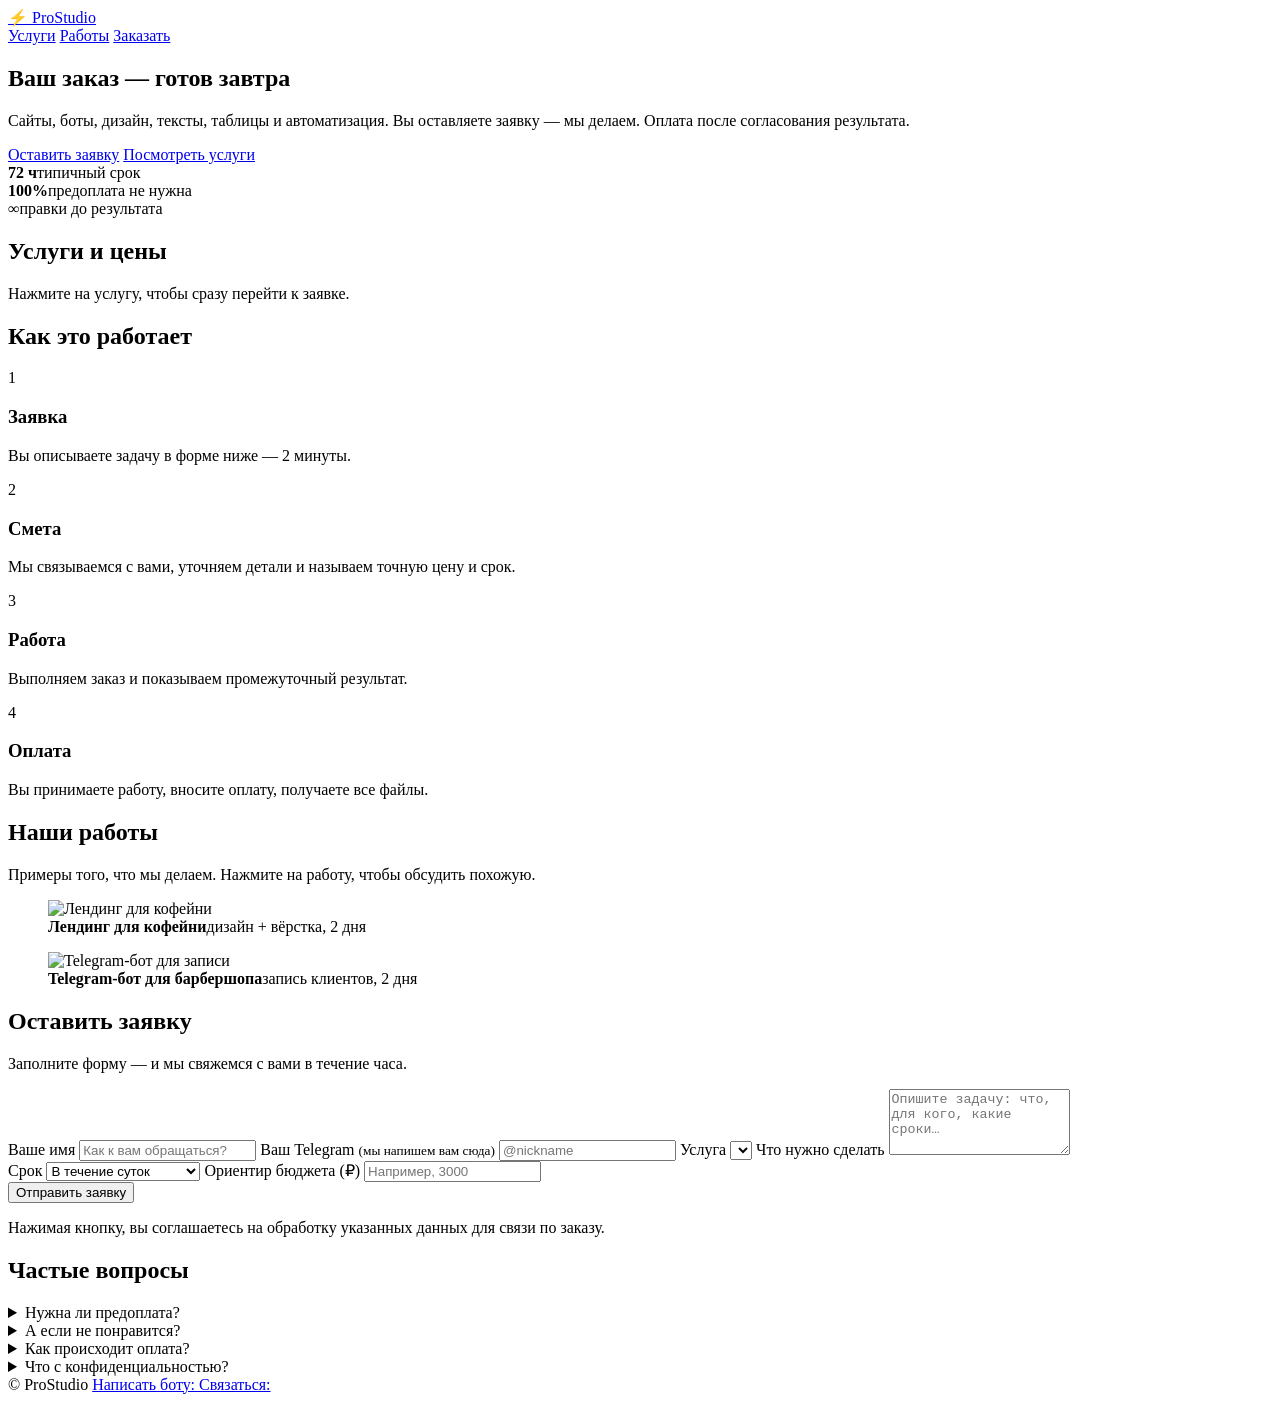
==== index.html @ 66092266 "deploy: index.html" ====
<!DOCTYPE html>
<html lang="ru">
<head>
  <meta charset="UTF-8">
  <meta name="viewport" content="width=device-width, initial-scale=1.0">
  <title>ProStudio — цифровые услуги под ключ</title>
  <meta name="description" content="Сайты, Telegram-боты, дизайн, тексты и автоматизация. Быстро, качественно, с гарантией. Оплата после результата.">
  <link rel="icon" type="image/svg+xml" href="favicon.svg">
  <meta property="og:type" content="website">
  <meta property="og:site_name" content="ProStudio">
  <meta property="og:title" content="ProStudio — сайты, боты, дизайн под ключ">
  <meta property="og:description" content="Сделаем за 1–3 дня. Оплата после того, как увидите результат. Прайс от 500 ₽.">
  <meta property="og:image" content="https://maxveta-prostudio.netlify.app/img/works-minecraft.png">
  <meta property="og:url" content="https://maxveta-prostudio.netlify.app/">
  <meta name="twitter:card" content="summary_large_image">
  <link rel="stylesheet" href="css/styles.css">
</head>
<body>

  <header class="header">
    <div class="container header__inner">
      <a class="logo" href="#top">⚡ <span id="brandName">ProStudio</span></a>
      <nav class="nav">
        <a href="#services">Услуги</a>
        <a href="#works">Работы</a>
        <a href="#order">Заказать</a>
      </nav>
    </div>
  </header>

  <main id="top">

    <!-- ГЛАВНЫЙ ЭКРАН -->
    <section class="hero">
      <div class="container">
        <h1>Ваш заказ — готов <span class="accent">завтра</span></h1>
        <p class="hero__sub">
          Сайты, боты, дизайн, тексты, таблицы и автоматизация.
          Вы оставляете заявку — мы делаем. Оплата после согласования результата.
        </p>
        <div class="hero__actions">
          <a href="#order" class="btn btn--primary">Оставить заявку</a>
          <a href="#services" class="btn btn--ghost">Посмотреть услуги</a>
        </div>
        <div class="hero__stats">
          <div><b>72 ч</b><span>типичный срок</span></div>
          <div><b>100%</b><span>предоплата не нужна</span></div>
          <div><b>∞</b><span>правки до результата</span></div>
        </div>
      </div>
    </section>

    <!-- УСЛУГИ -->
    <section id="services" class="section">
      <div class="container">
        <h2>Услуги и цены</h2>
        <p class="section__sub">Нажмите на услугу, чтобы сразу перейти к заявке.</p>
        <div class="services" id="servicesGrid"><!-- заполняется скриптом --></div>
      </div>
    </section>

    <!-- КАК РАБОТАЕМ -->
    <section id="how" class="section section--alt">
      <div class="container">
        <h2>Как это работает</h2>
        <div class="steps">
          <div class="step"><div class="step__num">1</div><h3>Заявка</h3><p>Вы описываете задачу в форме ниже — 2 минуты.</p></div>
          <div class="step"><div class="step__num">2</div><h3>Смета</h3><p>Мы связываемся с вами, уточняем детали и называем точную цену и срок.</p></div>
          <div class="step"><div class="step__num">3</div><h3>Работа</h3><p>Выполняем заказ и показываем промежуточный результат.</p></div>
          <div class="step"><div class="step__num">4</div><h3>Оплата</h3><p>Вы принимаете работу, вносите оплату, получаете все файлы.</p></div>
        </div>
      </div>
    </section>

    <!-- НАШИ РАБОТЫ -->
    <section id="works" class="section section--alt">
      <div class="container">
        <h2>Наши работы</h2>
        <p class="section__sub">Примеры того, что мы делаем. Нажмите на работу, чтобы обсудить похожую.</p>
        <div class="works">
          <figure class="work" data-service="site">
            <img src="img/works-coffee.png" alt="Лендинг для кофейни" loading="lazy">
            <figcaption><b>Лендинг для кофейни</b><span>дизайн + вёрстка, 2 дня</span></figcaption>
          </figure>
          <figure class="work" data-service="bot">
            <img src="img/works-bot.png" alt="Telegram-бот для записи" loading="lazy">
            <figcaption><b>Telegram-бот для барбершопа</b><span>запись клиентов, 2 дня</span></figcaption>
          </figure>
        </div>
      </div>
    </section>

    <!-- ФОРМА ЗАКАЗА -->
    <section id="order" class="section section--alt">
      <div class="container container--narrow">
        <h2>Оставить заявку</h2>
        <p class="section__sub">Заполните форму — и мы свяжемся с вами в течение часа.</p>

        <form id="orderForm" class="form" novalidate>
          <label>Ваше имя
            <input type="text" name="name" placeholder="Как к вам обращаться?" required>
          </label>

          <label>Ваш Telegram <small>(мы напишем вам сюда)</small>
            <input type="text" name="contact" placeholder="@nickname" required>
          </label>

          <label>Услуга
            <select name="service" id="serviceSelect" required><!-- из config --></select>
          </label>

          <label>Что нужно сделать
            <textarea name="details" rows="4" placeholder="Опишите задачу: что, для кого, какие сроки…" required></textarea>
          </label>

          <div class="form__row">
            <label>Срок
              <select name="deadline">
                <option>Не горит</option>
                <option>В течение 2–3 дней</option>
                <option selected>В течение суток</option>
                <option>Срочно (до 12 часов)</option>
              </select>
            </label>
            <label>Ориентир бюджета (₽)
              <input type="number" name="budget" min="0" placeholder="Например, 3000">
            </label>
          </div>

          <button type="submit" class="btn btn--primary btn--full" id="submitBtn">Отправить заявку</button>
          <p class="form__note" id="formNote">Нажимая кнопку, вы соглашаетесь на обработку указанных данных для связи по заказу.</p>
          <div class="form__status" id="formStatus" hidden></div>
        </form>
      </div>
    </section>

    <!-- FAQ -->
    <section class="section section--alt">
      <div class="container container--narrow">
        <h2>Частые вопросы</h2>
        <details class="faq"><summary>Нужна ли предоплата?</summary><p>Нет. Оплата только после того, как вы увидели результат и приняли его.</p></details>
        <details class="faq"><summary>А если не понравится?</summary><p>Правки входят в цену. Работу сдаём только когда вас всё устраивает.</p></details>
        <details class="faq"><summary>Как происходит оплата?</summary><p>Удобным способом: переводом на карту / СБП или звёздами Telegram (⭐ Stars) прямо в нашем боте. Предоплата не нужна — оплата после результата.</p></details>
        <details class="faq"><summary>Что с конфиденциальностью?</summary><p>Исходники и материалы полностью ваши. Можем подписать NDA.</p></details>
      </div>
    </section>

  </main>

  <footer class="footer">
    <div class="container footer__inner">
      <span>© <span id="year"></span> <span class="brandFooter">ProStudio</span></span>
      <a id="botLink" href="#">Написать боту: <span id="botTg"></span></a>
      <a id="contactLink" href="#">Связаться: <span id="contactTg"></span></a>
    </div>
  </footer>

  <script src="js/config.js"></script>
  <script src="js/app.js"></script>
</body>
</html>
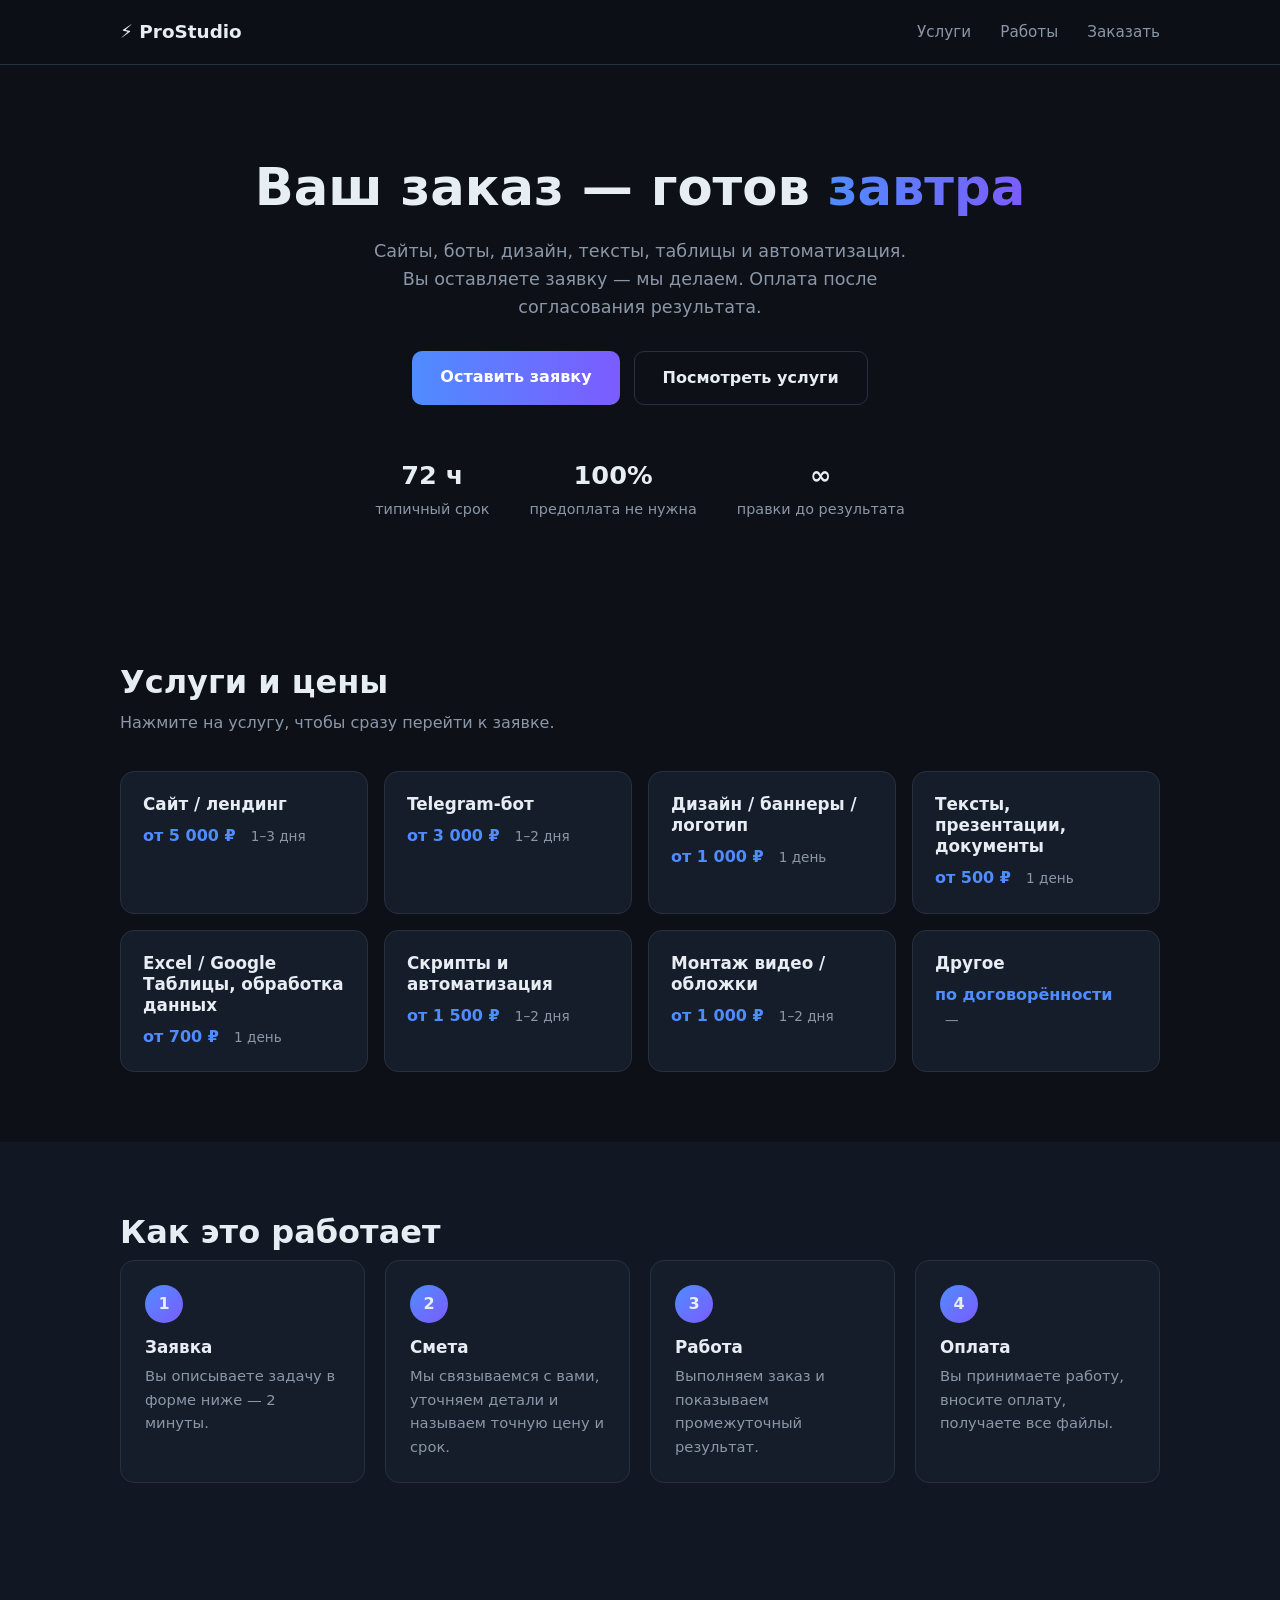
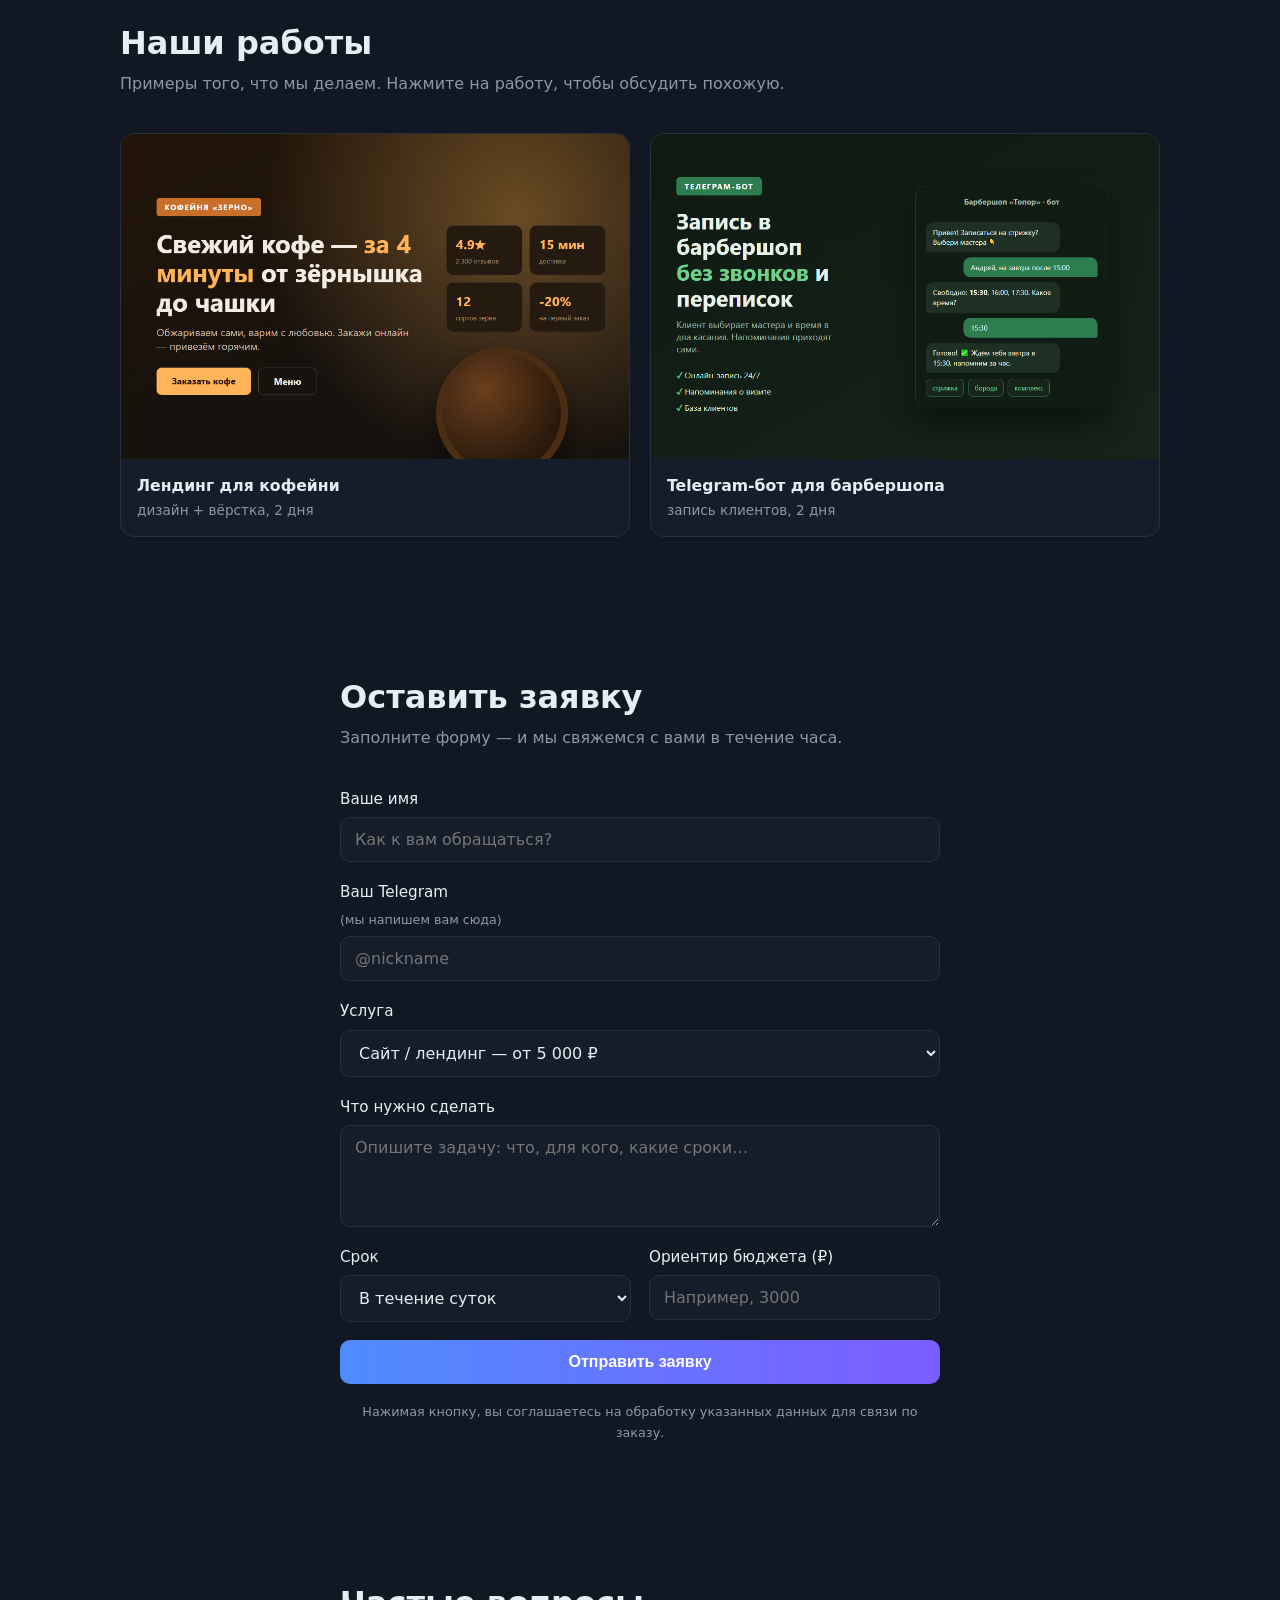
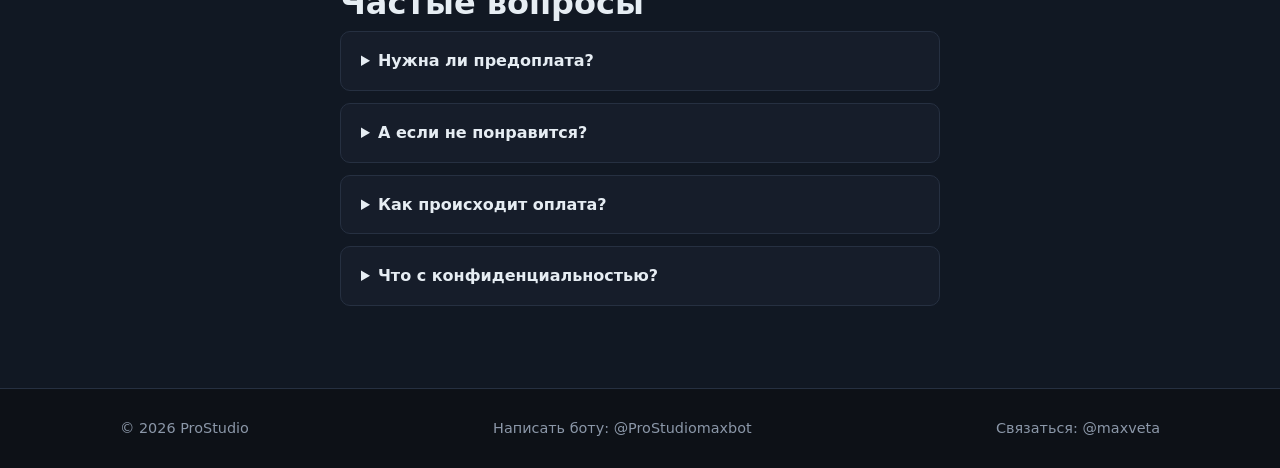
==== commit a5818ce4: "fix og:image url" ====
--- a/index.html
+++ b/index.html
@@ -10,8 +10,8 @@
   <meta property="og:site_name" content="ProStudio">
   <meta property="og:title" content="ProStudio — сайты, боты, дизайн под ключ">
   <meta property="og:description" content="Сделаем за 1–3 дня. Оплата после того, как увидите результат. Прайс от 500 ₽.">
-  <meta property="og:image" content="https://maxveta-prostudio.netlify.app/img/works-minecraft.png">
-  <meta property="og:url" content="https://maxveta-prostudio.netlify.app/">
+  <meta property="og:image" content="https://maxivanov05052015-pixel.github.io/prostudio-site/img/works-bot.png">
+  <meta property="og:url" content="https://maxivanov05052015-pixel.github.io/prostudio-site/">
   <meta name="twitter:card" content="summary_large_image">
   <link rel="stylesheet" href="css/styles.css">
 </head>
--- a/css/styles.css
+++ b/css/styles.css
@@ -0,0 +1,160 @@
+/* ============ базовое ============ */
+:root {
+  --bg: #0d1117;
+  --bg-alt: #111823;
+  --card: #161d2a;
+  --border: #263041;
+  --text: #e6edf3;
+  --muted: #8b97a8;
+  --accent: #4f8cff;
+  --accent-2: #7c5cff;
+  --ok: #2ecc71;
+  --err: #ff6b6b;
+  --radius: 14px;
+}
+
+* { margin: 0; padding: 0; box-sizing: border-box; }
+
+html { scroll-behavior: smooth; }
+
+body {
+  font-family: "Segoe UI", system-ui, -apple-system, sans-serif;
+  background: var(--bg);
+  color: var(--text);
+  line-height: 1.6;
+}
+
+.container { max-width: 1080px; margin: 0 auto; padding: 0 20px; }
+.container--narrow { max-width: 640px; }
+
+h1, h2, h3 { line-height: 1.25; }
+h2 { font-size: 2rem; margin-bottom: 8px; }
+.accent {
+  background: linear-gradient(90deg, var(--accent), var(--accent-2));
+  -webkit-background-clip: text;
+  background-clip: text;
+  color: transparent;
+}
+
+/* ============ шапка ============ */
+.header {
+  position: sticky; top: 0; z-index: 10;
+  background: rgba(13, 17, 23, .85);
+  backdrop-filter: blur(10px);
+  border-bottom: 1px solid var(--border);
+}
+.header__inner { display: flex; align-items: center; justify-content: space-between; height: 64px; }
+.logo { font-weight: 700; font-size: 1.15rem; color: var(--text); text-decoration: none; }
+.nav a { color: var(--muted); text-decoration: none; margin-left: 24px; font-size: .95rem; }
+.nav a:hover { color: var(--text); }
+
+/* ============ герой ============ */
+.hero { padding: 90px 0 70px; text-align: center; }
+.hero h1 { font-size: clamp(2rem, 5vw, 3.2rem); margin-bottom: 18px; }
+.hero__sub { color: var(--muted); max-width: 560px; margin: 0 auto 30px; font-size: 1.1rem; }
+.hero__actions { display: flex; gap: 14px; justify-content: center; flex-wrap: wrap; }
+.hero__stats { display: flex; gap: 40px; justify-content: center; margin-top: 50px; flex-wrap: wrap; }
+.hero__stats b { display: block; font-size: 1.6rem; }
+.hero__stats span { color: var(--muted); font-size: .9rem; }
+
+/* ============ кнопки ============ */
+.btn {
+  display: inline-block; padding: 13px 28px; border-radius: 10px;
+  font-size: 1rem; font-weight: 600; text-decoration: none; cursor: pointer;
+  border: none; transition: transform .15s, opacity .15s;
+}
+.btn:hover { transform: translateY(-2px); }
+.btn--primary { background: linear-gradient(90deg, var(--accent), var(--accent-2)); color: #fff; }
+.btn--ghost { background: transparent; color: var(--text); border: 1px solid var(--border); }
+.btn--full { width: 100%; }
+.btn:disabled { opacity: .6; cursor: wait; transform: none; }
+
+/* ============ секции ============ */
+.section { padding: 70px 0; }
+.section--alt { background: var(--bg-alt); }
+.section__sub { color: var(--muted); margin-bottom: 36px; }
+
+/* ============ услуги ============ */
+.services { display: grid; grid-template-columns: repeat(auto-fill, minmax(240px, 1fr)); gap: 16px; }
+.service {
+  background: var(--card); border: 1px solid var(--border); border-radius: var(--radius);
+  padding: 22px; cursor: pointer; transition: border-color .15s, transform .15s;
+}
+.service:hover { border-color: var(--accent); transform: translateY(-3px); }
+.service h3 { font-size: 1.05rem; margin-bottom: 8px; }
+.service__price { color: var(--accent); font-weight: 700; }
+.service__time { color: var(--muted); font-size: .85rem; margin-left: 10px; }
+
+/* ============ шаги ============ */
+.steps { display: grid; grid-template-columns: repeat(auto-fit, minmax(200px, 1fr)); gap: 20px; }
+.step {
+  background: var(--card); border: 1px solid var(--border);
+  border-radius: var(--radius); padding: 24px;
+}
+.step__num {
+  width: 38px; height: 38px; border-radius: 50%;
+  display: flex; align-items: center; justify-content: center;
+  background: linear-gradient(135deg, var(--accent), var(--accent-2));
+  font-weight: 700; margin-bottom: 14px;
+}
+.step h3 { font-size: 1.05rem; margin-bottom: 6px; }
+.step p { color: var(--muted); font-size: .92rem; }
+
+/* ============ форма ============ */
+.form { display: flex; flex-direction: column; gap: 18px; }
+.form label { display: flex; flex-direction: column; gap: 6px; font-size: .95rem; }
+.form small { color: var(--muted); }
+.form input, .form select, .form textarea {
+  background: var(--card); border: 1px solid var(--border); border-radius: 10px;
+  padding: 12px 14px; color: var(--text); font-size: 1rem; font-family: inherit;
+}
+.form input:focus, .form select:focus, .form textarea:focus {
+  outline: none; border-color: var(--accent);
+}
+.form__row { display: grid; grid-template-columns: 1fr 1fr; gap: 18px; }
+.form__note { color: var(--muted); font-size: .8rem; text-align: center; }
+.form__status { padding: 14px 16px; border-radius: 10px; font-size: .95rem; }
+.form__status--ok { background: rgba(46, 204, 113, .12); border: 1px solid var(--ok); }
+.form__status--err { background: rgba(255, 107, 107, .1); border: 1px solid var(--err); }
+
+/* ============ наши работы ============ */
+.works { display: grid; grid-template-columns: repeat(auto-fit, minmax(280px, 1fr)); gap: 20px; }
+.work {
+  background: var(--card); border: 1px solid var(--border); border-radius: var(--radius);
+  overflow: hidden; cursor: pointer; transition: border-color .15s, transform .15s;
+}
+.work:hover { border-color: var(--accent); transform: translateY(-3px); }
+.work img { display: block; width: 100%; height: auto; }
+.work figcaption { padding: 14px 16px; display: flex; flex-direction: column; gap: 2px; }
+.work b { font-size: .98rem; }
+.work span { color: var(--muted); font-size: .85rem; }
+
+/* ============ отзывы ============ */
+.reviews { display: grid; grid-template-columns: repeat(auto-fit, minmax(260px, 1fr)); gap: 16px; }
+.review {
+  background: var(--card); border: 1px solid var(--border); border-radius: var(--radius);
+  padding: 20px; font-size: .95rem;
+}
+.review p { margin-bottom: 12px; }
+.review__who { color: var(--muted); font-size: .85rem; }
+
+/* ============ faq ============ */
+.faq {
+  background: var(--card); border: 1px solid var(--border);
+  border-radius: 10px; padding: 16px 20px; margin-bottom: 12px;
+}
+.faq summary { cursor: pointer; font-weight: 600; }
+.faq p { color: var(--muted); margin-top: 10px; }
+
+/* ============ футер ============ */
+.footer { border-top: 1px solid var(--border); padding: 28px 0; color: var(--muted); font-size: .9rem; }
+.footer__inner { display: flex; justify-content: space-between; flex-wrap: wrap; gap: 10px; }
+.footer a { color: var(--muted); text-decoration: none; }
+.footer a:hover { color: var(--text); }
+
+/* ============ адаптив ============ */
+@media (max-width: 560px) {
+  .nav { display: none; }
+  .form__row { grid-template-columns: 1fr; }
+  .hero { padding: 60px 0 50px; }
+}
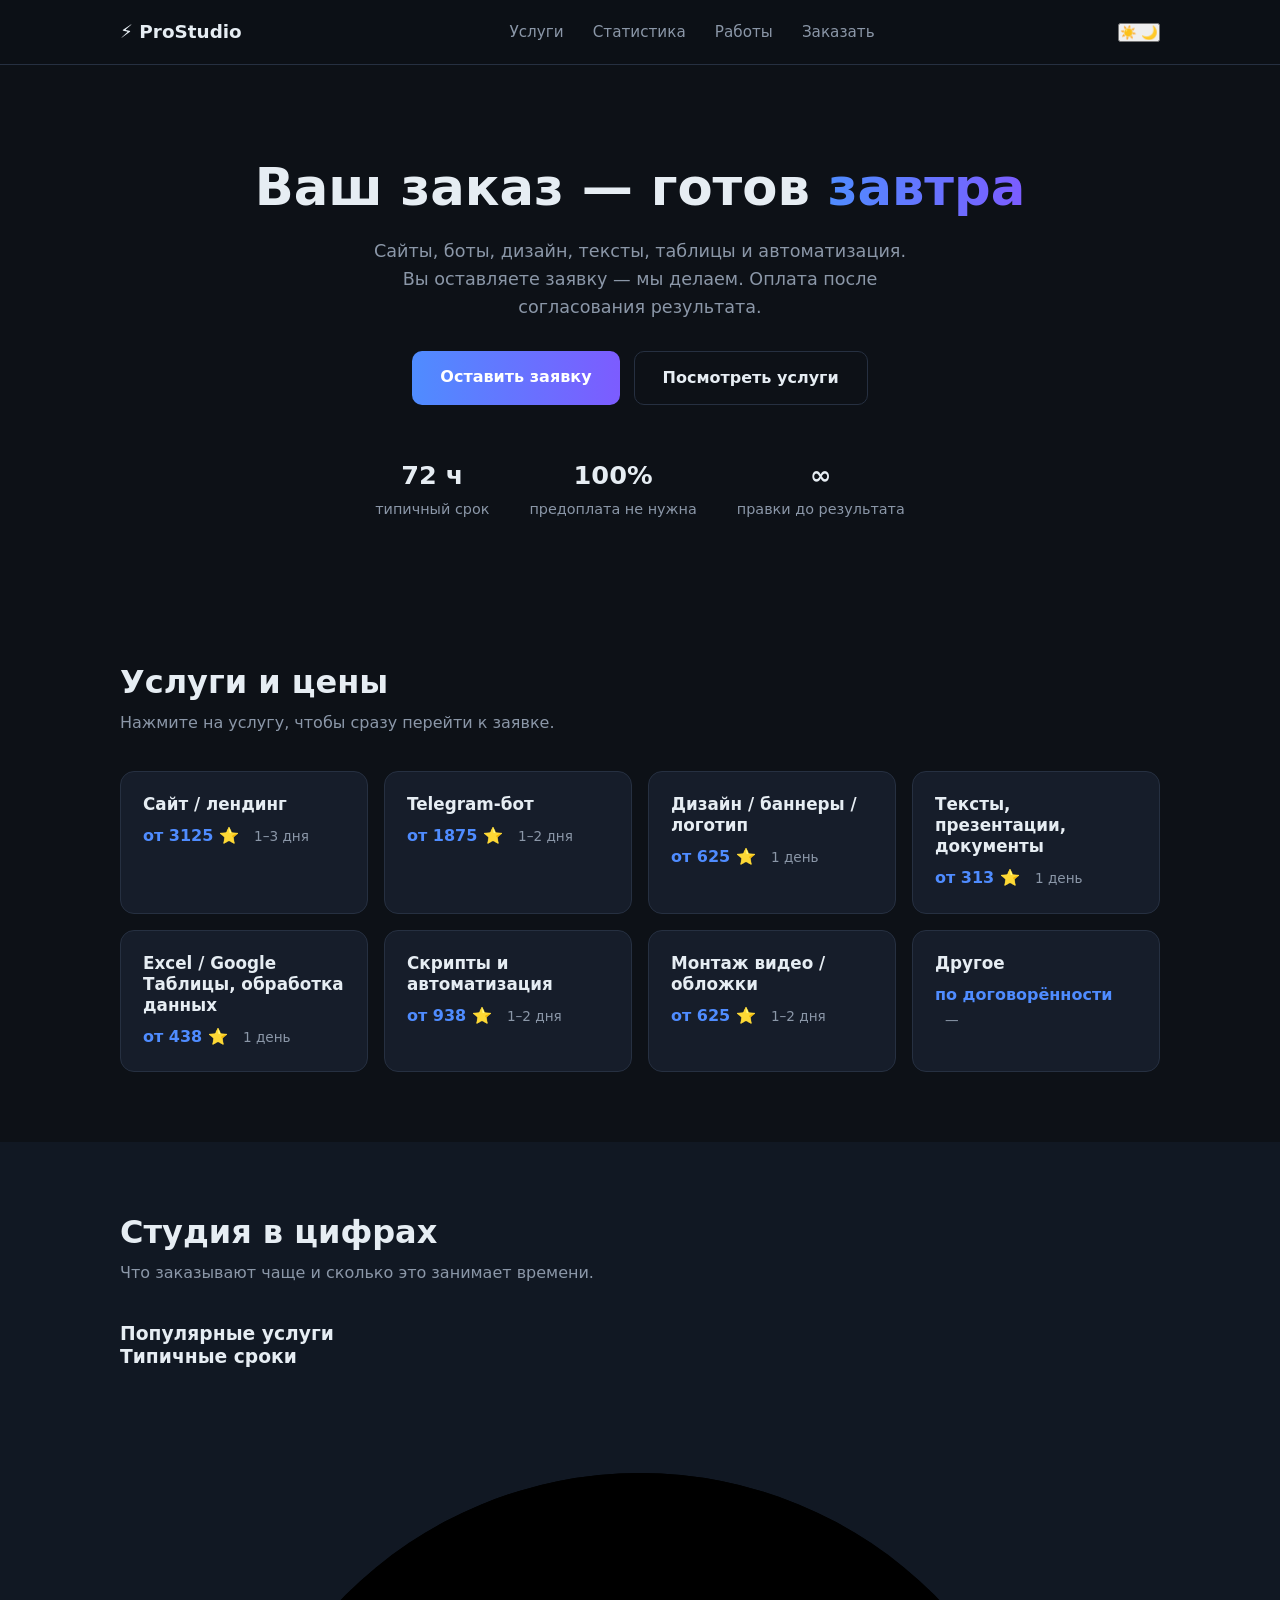
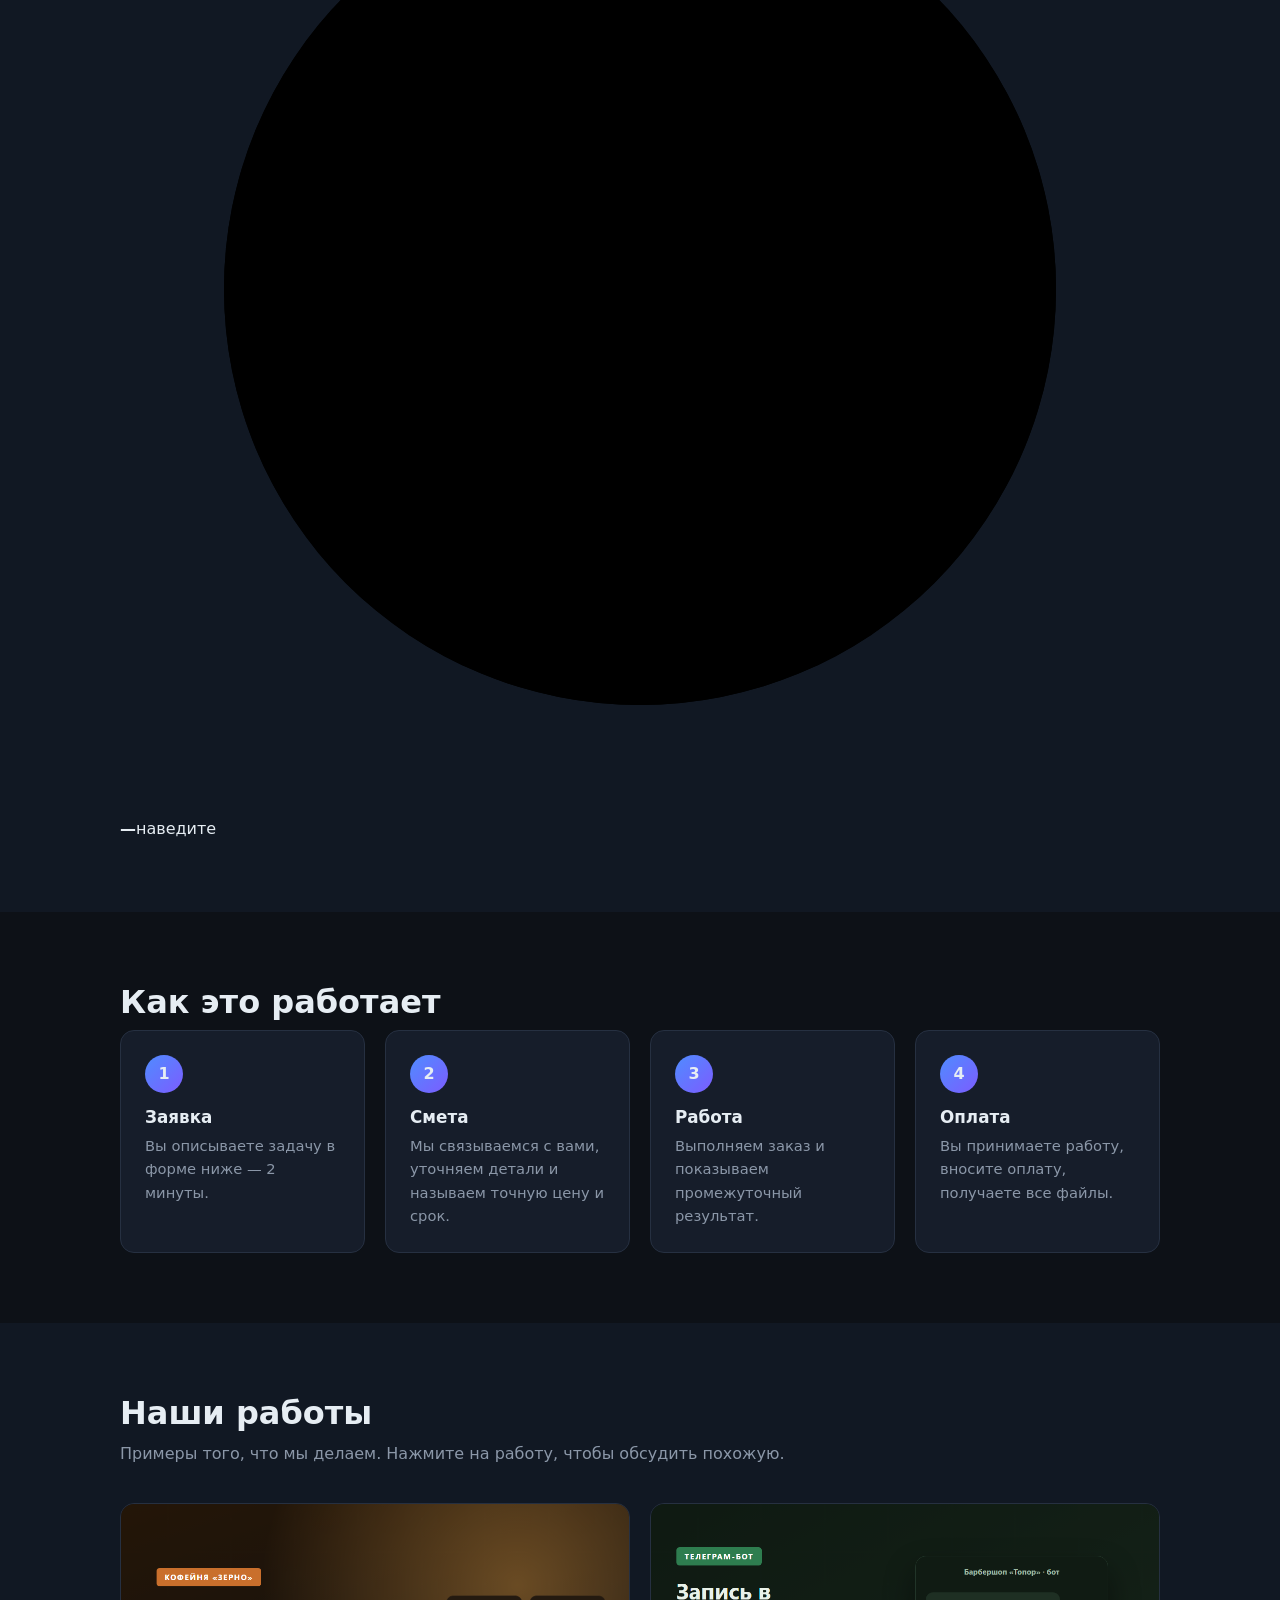
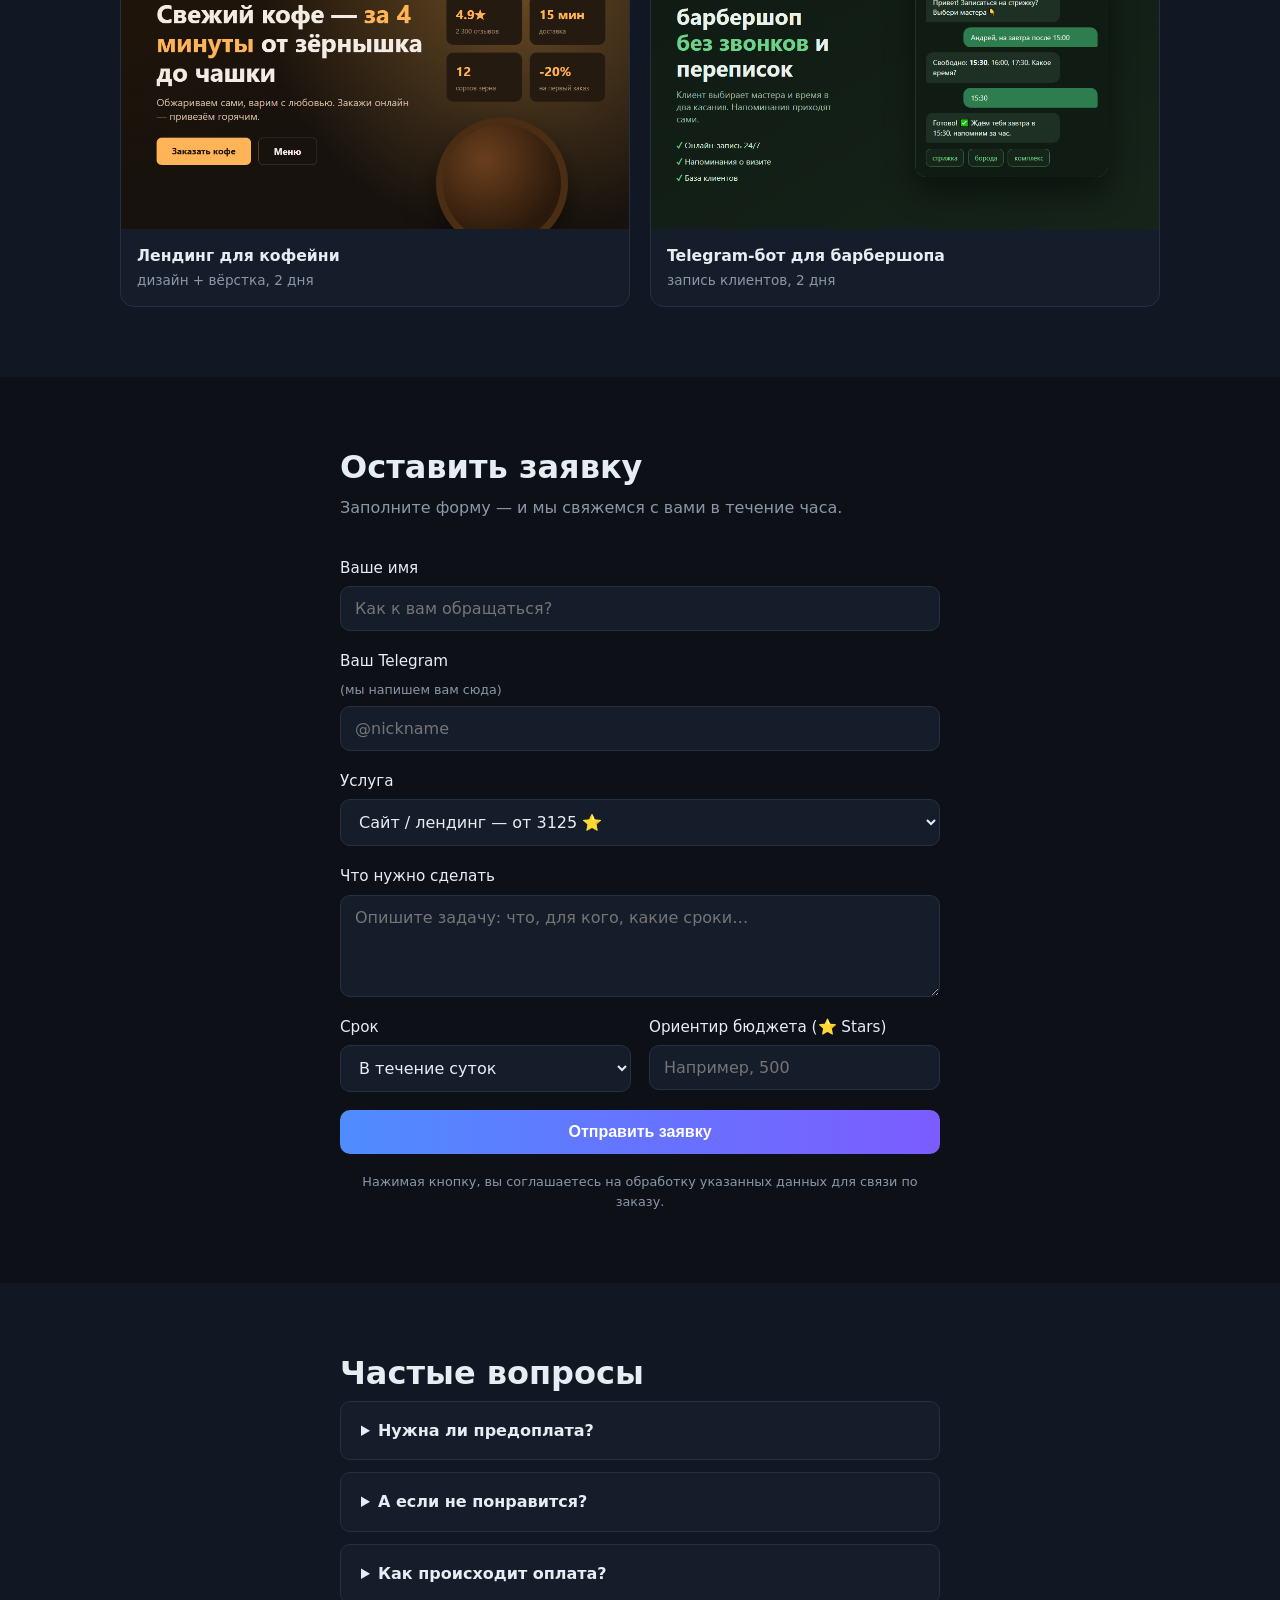
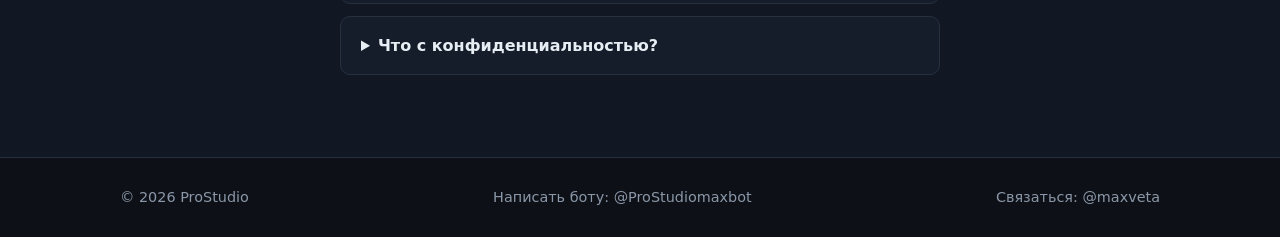
==== commit c6043023: "v2: анимации, диаграммы, тёмная/светлая тема, PWA" ====
--- a/index.html
+++ b/index.html
@@ -1,15 +1,27 @@
 <!DOCTYPE html>
-<html lang="ru">
+<html lang="ru" data-theme="dark">
 <head>
   <meta charset="UTF-8">
   <meta name="viewport" content="width=device-width, initial-scale=1.0">
   <title>ProStudio — цифровые услуги под ключ</title>
   <meta name="description" content="Сайты, Telegram-боты, дизайн, тексты и автоматизация. Быстро, качественно, с гарантией. Оплата после результата.">
+  <!-- Тема применяется до отрисовки, чтобы не мигало: тёмная по умолчанию -->
+  <script>
+    (function () {
+      var t = "dark";
+      try { t = localStorage.getItem("ps-theme") || "dark"; } catch (e) {}
+      document.documentElement.dataset.theme = t === "light" ? "light" : "dark";
+    })();
+  </script>
   <link rel="icon" type="image/svg+xml" href="favicon.svg">
+  <link rel="apple-touch-icon" href="icons/apple-touch-icon.png">
+  <meta name="theme-color" content="#0d1220">
+  <!-- PWA -->
+  <link rel="manifest" href="manifest.json">
   <meta property="og:type" content="website">
   <meta property="og:site_name" content="ProStudio">
   <meta property="og:title" content="ProStudio — сайты, боты, дизайн под ключ">
-  <meta property="og:description" content="Сделаем за 1–3 дня. Оплата после того, как увидите результат. Прайс от 500 ₽.">
+  <meta property="og:description" content="Сделаем за 1–3 дня. Оплата после того, как увидите результат. Прайс от 313 ⭐.">
   <meta property="og:image" content="https://maxivanov05052015-pixel.github.io/prostudio-site/img/works-bot.png">
   <meta property="og:url" content="https://maxivanov05052015-pixel.github.io/prostudio-site/">
   <meta name="twitter:card" content="summary_large_image">
@@ -22,9 +34,14 @@
       <a class="logo" href="#top">⚡ <span id="brandName">ProStudio</span></a>
       <nav class="nav">
         <a href="#services">Услуги</a>
+        <a href="#stats">Статистика</a>
         <a href="#works">Работы</a>
         <a href="#order">Заказать</a>
       </nav>
+      <button id="themeToggle" class="theme-toggle" type="button" aria-label="Переключить тему" title="Переключить тему">
+        <span class="theme-toggle__icon theme-toggle__icon--sun">☀️</span>
+        <span class="theme-toggle__icon theme-toggle__icon--moon">🌙</span>
+      </button>
     </div>
   </header>
 
@@ -32,17 +49,21 @@
 
     <!-- ГЛАВНЫЙ ЭКРАН -->
     <section class="hero">
-      <div class="container">
-        <h1>Ваш заказ — готов <span class="accent">завтра</span></h1>
-        <p class="hero__sub">
+      <div class="hero__bg" aria-hidden="true">
+        <div class="hero__blob hero__blob--1"></div>
+        <div class="hero__blob hero__blob--2"></div>
+      </div>
+      <div class="container">
+        <h1 class="reveal">Ваш заказ — готов <span class="accent">завтра</span></h1>
+        <p class="hero__sub reveal">
           Сайты, боты, дизайн, тексты, таблицы и автоматизация.
           Вы оставляете заявку — мы делаем. Оплата после согласования результата.
         </p>
-        <div class="hero__actions">
+        <div class="hero__actions reveal">
           <a href="#order" class="btn btn--primary">Оставить заявку</a>
           <a href="#services" class="btn btn--ghost">Посмотреть услуги</a>
         </div>
-        <div class="hero__stats">
+        <div class="hero__stats reveal">
           <div><b>72 ч</b><span>типичный срок</span></div>
           <div><b>100%</b><span>предоплата не нужна</span></div>
           <div><b>∞</b><span>правки до результата</span></div>
@@ -53,21 +74,46 @@
     <!-- УСЛУГИ -->
     <section id="services" class="section">
       <div class="container">
-        <h2>Услуги и цены</h2>
-        <p class="section__sub">Нажмите на услугу, чтобы сразу перейти к заявке.</p>
+        <h2 class="reveal">Услуги и цены</h2>
+        <p class="section__sub reveal">Нажмите на услугу, чтобы сразу перейти к заявке.</p>
         <div class="services" id="servicesGrid"><!-- заполняется скриптом --></div>
       </div>
     </section>
 
+    <!-- ДИАГРАММА-СТАТИСТИКА -->
+    <section id="stats" class="section section--alt">
+      <div class="container">
+        <h2 class="reveal">Студия в цифрах</h2>
+        <p class="section__sub reveal">Что заказывают чаще и сколько это занимает времени.</p>
+        <div class="stats">
+          <div class="stats__card reveal">
+            <h3>Популярные услуги</h3>
+            <div class="chart-bars" id="chartServices"><!-- заполняется скриптом --></div>
+          </div>
+          <div class="stats__card reveal">
+            <h3>Типичные сроки</h3>
+            <div class="chart-donut">
+              <svg viewBox="0 0 200 200" role="img" aria-label="Диаграмма типичных сроков">
+                <circle class="donut__ring" cx="100" cy="100" r="80"></circle>
+                <circle class="donut__seg" id="donutSeg" cx="100" cy="100" r="80"></circle>
+              </svg>
+              <div class="donut__legend" id="donutLegend"><!-- заполняется скриптом --></div>
+              <div class="donut__center"><b id="donutValue">—</b><span id="donutLabel">наведите</span></div>
+            </div>
+          </div>
+        </div>
+      </div>
+    </section>
+
     <!-- КАК РАБОТАЕМ -->
-    <section id="how" class="section section--alt">
-      <div class="container">
-        <h2>Как это работает</h2>
+    <section id="how" class="section">
+      <div class="container">
+        <h2 class="reveal">Как это работает</h2>
         <div class="steps">
-          <div class="step"><div class="step__num">1</div><h3>Заявка</h3><p>Вы описываете задачу в форме ниже — 2 минуты.</p></div>
-          <div class="step"><div class="step__num">2</div><h3>Смета</h3><p>Мы связываемся с вами, уточняем детали и называем точную цену и срок.</p></div>
-          <div class="step"><div class="step__num">3</div><h3>Работа</h3><p>Выполняем заказ и показываем промежуточный результат.</p></div>
-          <div class="step"><div class="step__num">4</div><h3>Оплата</h3><p>Вы принимаете работу, вносите оплату, получаете все файлы.</p></div>
+          <div class="step reveal"><div class="step__num">1</div><h3>Заявка</h3><p>Вы описываете задачу в форме ниже — 2 минуты.</p></div>
+          <div class="step reveal"><div class="step__num">2</div><h3>Смета</h3><p>Мы связываемся с вами, уточняем детали и называем точную цену и срок.</p></div>
+          <div class="step reveal"><div class="step__num">3</div><h3>Работа</h3><p>Выполняем заказ и показываем промежуточный результат.</p></div>
+          <div class="step reveal"><div class="step__num">4</div><h3>Оплата</h3><p>Вы принимаете работу, вносите оплату, получаете все файлы.</p></div>
         </div>
       </div>
     </section>
@@ -75,14 +121,14 @@
     <!-- НАШИ РАБОТЫ -->
     <section id="works" class="section section--alt">
       <div class="container">
-        <h2>Наши работы</h2>
-        <p class="section__sub">Примеры того, что мы делаем. Нажмите на работу, чтобы обсудить похожую.</p>
+        <h2 class="reveal">Наши работы</h2>
+        <p class="section__sub reveal">Примеры того, что мы делаем. Нажмите на работу, чтобы обсудить похожую.</p>
         <div class="works">
-          <figure class="work" data-service="site">
+          <figure class="work reveal" data-service="site">
             <img src="img/works-coffee.png" alt="Лендинг для кофейни" loading="lazy">
             <figcaption><b>Лендинг для кофейни</b><span>дизайн + вёрстка, 2 дня</span></figcaption>
           </figure>
-          <figure class="work" data-service="bot">
+          <figure class="work reveal" data-service="bot">
             <img src="img/works-bot.png" alt="Telegram-бот для записи" loading="lazy">
             <figcaption><b>Telegram-бот для барбершопа</b><span>запись клиентов, 2 дня</span></figcaption>
           </figure>
@@ -91,12 +137,12 @@
     </section>
 
     <!-- ФОРМА ЗАКАЗА -->
-    <section id="order" class="section section--alt">
+    <section id="order" class="section">
       <div class="container container--narrow">
-        <h2>Оставить заявку</h2>
-        <p class="section__sub">Заполните форму — и мы свяжемся с вами в течение часа.</p>
-
-        <form id="orderForm" class="form" novalidate>
+        <h2 class="reveal">Оставить заявку</h2>
+        <p class="section__sub reveal">Заполните форму — и мы свяжемся с вами в течение часа.</p>
+
+        <form id="orderForm" class="form reveal" novalidate>
           <label>Ваше имя
             <input type="text" name="name" placeholder="Как к вам обращаться?" required>
           </label>
@@ -122,8 +168,8 @@
                 <option>Срочно (до 12 часов)</option>
               </select>
             </label>
-            <label>Ориентир бюджета (₽)
-              <input type="number" name="budget" min="0" placeholder="Например, 3000">
+            <label>Ориентир бюджета (⭐ Stars)
+              <input type="number" name="budget" min="0" placeholder="Например, 500">
             </label>
           </div>
 
@@ -137,11 +183,11 @@
     <!-- FAQ -->
     <section class="section section--alt">
       <div class="container container--narrow">
-        <h2>Частые вопросы</h2>
-        <details class="faq"><summary>Нужна ли предоплата?</summary><p>Нет. Оплата только после того, как вы увидели результат и приняли его.</p></details>
-        <details class="faq"><summary>А если не понравится?</summary><p>Правки входят в цену. Работу сдаём только когда вас всё устраивает.</p></details>
-        <details class="faq"><summary>Как происходит оплата?</summary><p>Удобным способом: переводом на карту / СБП или звёздами Telegram (⭐ Stars) прямо в нашем боте. Предоплата не нужна — оплата после результата.</p></details>
-        <details class="faq"><summary>Что с конфиденциальностью?</summary><p>Исходники и материалы полностью ваши. Можем подписать NDA.</p></details>
+        <h2 class="reveal">Частые вопросы</h2>
+        <details class="faq reveal"><summary>Нужна ли предоплата?</summary><p>Нет. Оплата только после того, как вы увидели результат и приняли его.</p></details>
+        <details class="faq reveal"><summary>А если не понравится?</summary><p>Правки входят в цену. Работу сдаём только когда вас всё устраивает.</p></details>
+        <details class="faq reveal"><summary>Как происходит оплата?</summary><p>Только звёздами Telegram (⭐ Stars) — прямо в нашем боте @ProStudiomaxbot. Предоплата не нужна: сначала видишь результат, потом платишь звёздами. Цены указаны в звёздах Telegram ⭐ (1 ★ ≈ 1,6 ₽).</p></details>
+        <details class="faq reveal"><summary>Что с конфиденциальностью?</summary><p>Исходники и материалы полностью ваши. Можем подписать NDA.</p></details>
       </div>
     </section>
 
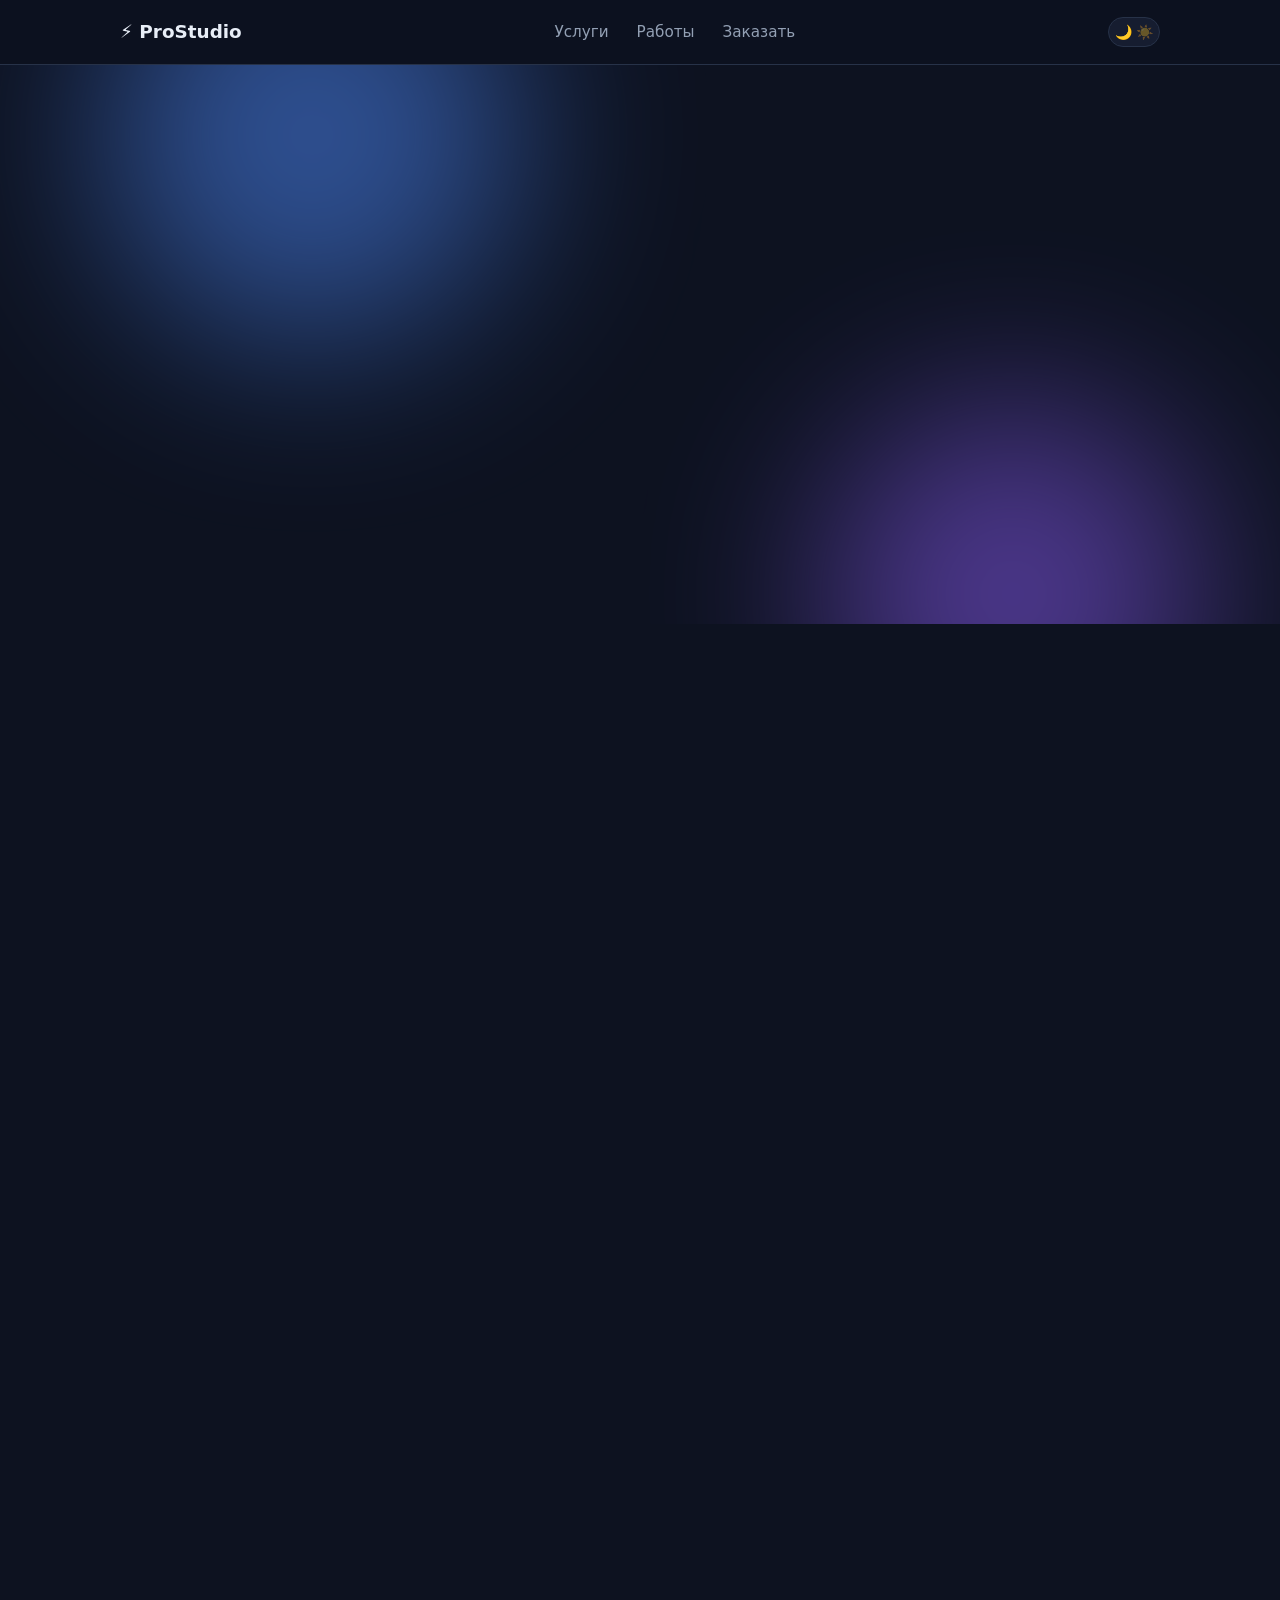
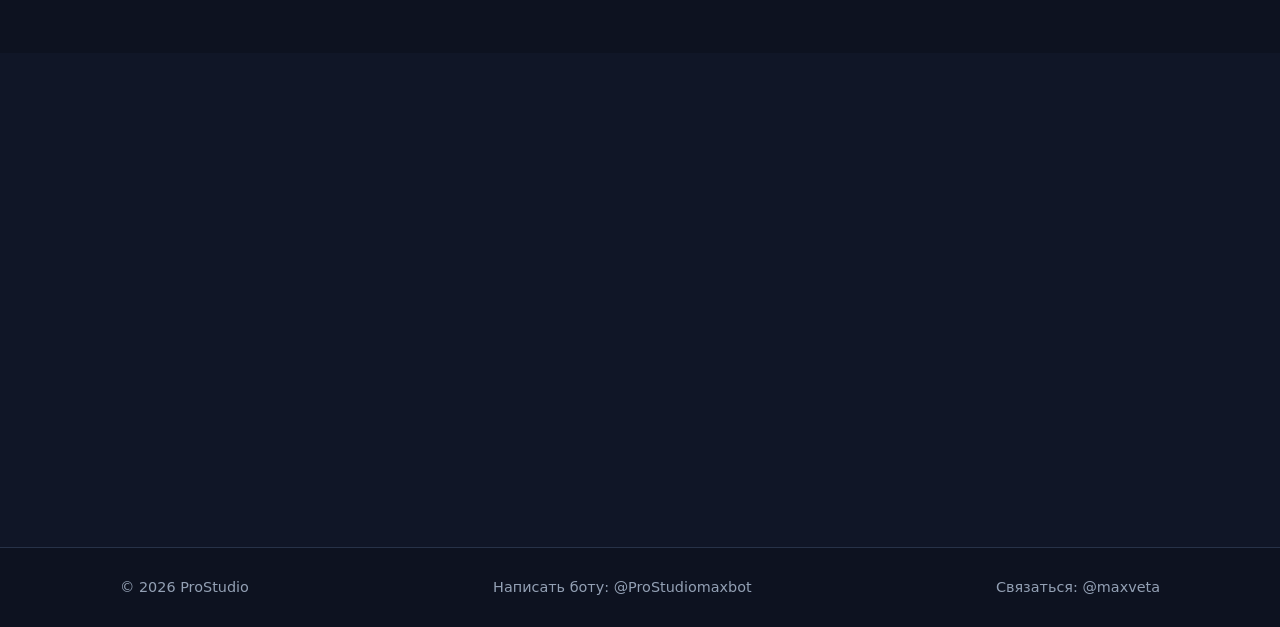
==== commit ad2128d0: "v2: анимации, диаграммы, тёмная/светлая тема, PWA" ====
--- a/index.html
+++ b/index.html
@@ -34,7 +34,6 @@
       <a class="logo" href="#top">⚡ <span id="brandName">ProStudio</span></a>
       <nav class="nav">
         <a href="#services">Услуги</a>
-        <a href="#stats">Статистика</a>
         <a href="#works">Работы</a>
         <a href="#order">Заказать</a>
       </nav>
@@ -77,31 +76,6 @@
         <h2 class="reveal">Услуги и цены</h2>
         <p class="section__sub reveal">Нажмите на услугу, чтобы сразу перейти к заявке.</p>
         <div class="services" id="servicesGrid"><!-- заполняется скриптом --></div>
-      </div>
-    </section>
-
-    <!-- ДИАГРАММА-СТАТИСТИКА -->
-    <section id="stats" class="section section--alt">
-      <div class="container">
-        <h2 class="reveal">Студия в цифрах</h2>
-        <p class="section__sub reveal">Что заказывают чаще и сколько это занимает времени.</p>
-        <div class="stats">
-          <div class="stats__card reveal">
-            <h3>Популярные услуги</h3>
-            <div class="chart-bars" id="chartServices"><!-- заполняется скриптом --></div>
-          </div>
-          <div class="stats__card reveal">
-            <h3>Типичные сроки</h3>
-            <div class="chart-donut">
-              <svg viewBox="0 0 200 200" role="img" aria-label="Диаграмма типичных сроков">
-                <circle class="donut__ring" cx="100" cy="100" r="80"></circle>
-                <circle class="donut__seg" id="donutSeg" cx="100" cy="100" r="80"></circle>
-              </svg>
-              <div class="donut__legend" id="donutLegend"><!-- заполняется скриптом --></div>
-              <div class="donut__center"><b id="donutValue">—</b><span id="donutLabel">наведите</span></div>
-            </div>
-          </div>
-        </div>
       </div>
     </section>
 
--- a/css/styles.css
+++ b/css/styles.css
@@ -1,16 +1,47 @@
 /* ============ базовое ============ */
 :root {
-  --bg: #0d1117;
-  --bg-alt: #111823;
-  --card: #161d2a;
-  --border: #263041;
-  --text: #e6edf3;
-  --muted: #8b97a8;
+  --radius: 16px;
+  --radius-lg: 22px;
+  --font: "Segoe UI", system-ui, -apple-system, "Inter", sans-serif;
+  --tr: .25s cubic-bezier(.4, 0, .2, 1);
+}
+
+/* Тёмная тема — по умолчанию */
+:root, [data-theme="dark"] {
+  --bg: #0d1220;
+  --bg-alt: #101627;
+  --card: #161d30;
+  --card-hover: #1a2340;
+  --border: #273248;
+  --text: #e8eef7;
+  --muted: #93a0b4;
   --accent: #4f8cff;
-  --accent-2: #7c5cff;
+  --accent-2: #8b5cf6;
+  --glow: rgba(79, 140, 255, .35);
+  --shadow: 0 10px 30px rgba(0, 0, 0, .35);
+  --header-bg: rgba(13, 18, 32, .8);
   --ok: #2ecc71;
   --err: #ff6b6b;
-  --radius: 14px;
+  --theme-color: #0d1220;
+}
+
+/* Светлая тема */
+[data-theme="light"] {
+  --bg: #f6f8fc;
+  --bg-alt: #eef2f9;
+  --card: #ffffff;
+  --card-hover: #ffffff;
+  --border: #dde4ef;
+  --text: #17233b;
+  --muted: #5d6b82;
+  --accent: #3b6fe0;
+  --accent-2: #7c4fe0;
+  --glow: rgba(59, 111, 224, .18);
+  --shadow: 0 10px 30px rgba(23, 35, 59, .1);
+  --header-bg: rgba(246, 248, 252, .85);
+  --ok: #27ae60;
+  --err: #e05252;
+  --theme-color: #f6f8fc;
 }
 
 * { margin: 0; padding: 0; box-sizing: border-box; }
@@ -18,17 +49,20 @@
 html { scroll-behavior: smooth; }
 
 body {
-  font-family: "Segoe UI", system-ui, -apple-system, sans-serif;
+  font-family: var(--font);
   background: var(--bg);
   color: var(--text);
   line-height: 1.6;
-}
+  transition: background .35s ease, color .35s ease;
+}
+
+::selection { background: var(--accent); color: #fff; }
 
 .container { max-width: 1080px; margin: 0 auto; padding: 0 20px; }
 .container--narrow { max-width: 640px; }
 
 h1, h2, h3 { line-height: 1.25; }
-h2 { font-size: 2rem; margin-bottom: 8px; }
+h2 { font-size: clamp(1.6rem, 3.5vw, 2.2rem); margin-bottom: 8px; }
 .accent {
   background: linear-gradient(90deg, var(--accent), var(--accent-2));
   -webkit-background-clip: text;
@@ -36,66 +70,188 @@
   color: transparent;
 }
 
+/* ============ появление при прокрутке ============ */
+.reveal {
+  opacity: 0;
+  transform: translateY(26px);
+  transition: opacity .7s ease, transform .7s cubic-bezier(.16, 1, .3, 1);
+  transition-delay: var(--reveal-delay, 0s);
+  will-change: opacity, transform;
+}
+.reveal.is-visible { opacity: 1; transform: none; }
+
+@media (prefers-reduced-motion: reduce) {
+  html { scroll-behavior: auto; }
+  .reveal { opacity: 1; transform: none; transition: none; }
+  *, *::before, *::after { animation: none !important; transition-duration: .01ms !important; }
+}
+
 /* ============ шапка ============ */
 .header {
-  position: sticky; top: 0; z-index: 10;
-  background: rgba(13, 17, 23, .85);
-  backdrop-filter: blur(10px);
+  position: sticky; top: 0; z-index: 50;
+  background: var(--header-bg);
+  backdrop-filter: blur(14px);
+  -webkit-backdrop-filter: blur(14px);
   border-bottom: 1px solid var(--border);
-}
-.header__inner { display: flex; align-items: center; justify-content: space-between; height: 64px; }
-.logo { font-weight: 700; font-size: 1.15rem; color: var(--text); text-decoration: none; }
-.nav a { color: var(--muted); text-decoration: none; margin-left: 24px; font-size: .95rem; }
-.nav a:hover { color: var(--text); }
+  transition: background .35s ease, border-color .35s ease;
+}
+.header__inner { display: flex; align-items: center; justify-content: space-between; height: 64px; gap: 16px; }
+.logo { font-weight: 700; font-size: 1.15rem; color: var(--text); text-decoration: none; white-space: nowrap; }
+.nav { display: flex; gap: 4px; }
+.nav a {
+  color: var(--muted); text-decoration: none; font-size: .95rem;
+  padding: 8px 12px; border-radius: 10px;
+  transition: color var(--tr), background var(--tr);
+}
+.nav a:hover { color: var(--text); background: var(--glow); }
+
+/* переключатель темы */
+.theme-toggle {
+  position: relative; width: 52px; height: 30px; flex: 0 0 auto;
+  border-radius: 999px; border: 1px solid var(--border);
+  background: var(--card); cursor: pointer;
+  transition: background var(--tr), border-color var(--tr);
+}
+.theme-toggle:hover { border-color: var(--accent); }
+.theme-toggle__icon {
+  position: absolute; top: 50%; translate: 0 -50%;
+  font-size: 14px; line-height: 1;
+  transition: left .3s cubic-bezier(.4, 0, .2, 1), right .3s cubic-bezier(.4, 0, .2, 1), opacity .3s;
+}
+.theme-toggle__icon--moon { left: 6px; }
+.theme-toggle__icon--sun { right: 6px; opacity: .35; }
+[data-theme="light"] .theme-toggle__icon--sun { right: 6px; opacity: 1; }
+[data-theme="light"] .theme-toggle__icon--moon { left: 6px; opacity: .35; }
+[data-theme="dark"] .theme-toggle__icon--sun { opacity: .35; }
 
 /* ============ герой ============ */
-.hero { padding: 90px 0 70px; text-align: center; }
-.hero h1 { font-size: clamp(2rem, 5vw, 3.2rem); margin-bottom: 18px; }
+.hero { position: relative; padding: 100px 0 80px; text-align: center; overflow: hidden; }
+.hero__bg { position: absolute; inset: 0; pointer-events: none; }
+.hero__blob {
+  position: absolute; border-radius: 50%; filter: blur(90px); opacity: .5;
+  animation: float 12s ease-in-out infinite alternate;
+}
+.hero__blob--1 { width: 420px; height: 420px; background: var(--accent); top: -140px; left: 8%; }
+.hero__blob--2 { width: 380px; height: 380px; background: var(--accent-2); bottom: -160px; right: 6%; animation-delay: -6s; }
+[data-theme="light"] .hero__blob { opacity: .25; }
+@keyframes float {
+  from { transform: translate(0, 0) scale(1); }
+  to   { transform: translate(40px, 30px) scale(1.08); }
+}
+
+.hero .container { position: relative; }
+.hero h1 { font-size: clamp(2rem, 5.5vw, 3.4rem); margin-bottom: 18px; letter-spacing: -.02em; }
 .hero__sub { color: var(--muted); max-width: 560px; margin: 0 auto 30px; font-size: 1.1rem; }
 .hero__actions { display: flex; gap: 14px; justify-content: center; flex-wrap: wrap; }
-.hero__stats { display: flex; gap: 40px; justify-content: center; margin-top: 50px; flex-wrap: wrap; }
-.hero__stats b { display: block; font-size: 1.6rem; }
+.hero__stats { display: flex; gap: 44px; justify-content: center; margin-top: 54px; flex-wrap: wrap; }
+.hero__stats > div { transition: transform var(--tr); }
+.hero__stats > div:hover { transform: translateY(-4px); }
+.hero__stats b { display: block; font-size: 1.7rem; background: linear-gradient(90deg, var(--accent), var(--accent-2)); -webkit-background-clip: text; background-clip: text; color: transparent; }
 .hero__stats span { color: var(--muted); font-size: .9rem; }
 
 /* ============ кнопки ============ */
 .btn {
-  display: inline-block; padding: 13px 28px; border-radius: 10px;
+  display: inline-block; padding: 14px 30px; border-radius: 12px;
   font-size: 1rem; font-weight: 600; text-decoration: none; cursor: pointer;
-  border: none; transition: transform .15s, opacity .15s;
-}
-.btn:hover { transform: translateY(-2px); }
-.btn--primary { background: linear-gradient(90deg, var(--accent), var(--accent-2)); color: #fff; }
+  border: none; font-family: inherit;
+  transition: transform var(--tr), box-shadow var(--tr), background var(--tr), border-color var(--tr), opacity .15s;
+}
+.btn--primary { background: linear-gradient(90deg, var(--accent), var(--accent-2)); color: #fff; box-shadow: 0 6px 22px var(--glow); }
+.btn--primary:hover { transform: translateY(-3px); box-shadow: 0 10px 30px var(--glow); }
 .btn--ghost { background: transparent; color: var(--text); border: 1px solid var(--border); }
+.btn--ghost:hover { border-color: var(--accent); transform: translateY(-3px); background: var(--glow); }
 .btn--full { width: 100%; }
+.btn:active { transform: translateY(-1px) scale(.98); }
 .btn:disabled { opacity: .6; cursor: wait; transform: none; }
 
 /* ============ секции ============ */
-.section { padding: 70px 0; }
-.section--alt { background: var(--bg-alt); }
-.section__sub { color: var(--muted); margin-bottom: 36px; }
+.section { padding: 78px 0; }
+.section--alt { background: var(--bg-alt); transition: background .35s ease; }
+.section__sub { color: var(--muted); margin-bottom: 38px; }
 
 /* ============ услуги ============ */
 .services { display: grid; grid-template-columns: repeat(auto-fill, minmax(240px, 1fr)); gap: 16px; }
 .service {
+  position: relative;
   background: var(--card); border: 1px solid var(--border); border-radius: var(--radius);
-  padding: 22px; cursor: pointer; transition: border-color .15s, transform .15s;
-}
-.service:hover { border-color: var(--accent); transform: translateY(-3px); }
-.service h3 { font-size: 1.05rem; margin-bottom: 8px; }
+  padding: 24px 22px; cursor: pointer; overflow: hidden;
+  transition: transform var(--tr), border-color var(--tr), background var(--tr), box-shadow var(--tr);
+}
+.service::before {
+  content: ""; position: absolute; inset: 0;
+  background: linear-gradient(120deg, transparent 30%, var(--glow) 50%, transparent 70%);
+  transform: translateX(-100%); transition: transform .7s ease; pointer-events: none;
+}
+.service:hover { border-color: var(--accent); transform: translateY(-5px); box-shadow: var(--shadow); }
+.service:hover::before { transform: translateX(100%); }
+.service h3 { font-size: 1.05rem; margin-bottom: 10px; }
 .service__price { color: var(--accent); font-weight: 700; }
 .service__time { color: var(--muted); font-size: .85rem; margin-left: 10px; }
+
+/* ============ диаграмма-статистика ============ */
+.stats { display: grid; grid-template-columns: 1.2fr 1fr; gap: 20px; }
+.stats__card {
+  background: var(--card); border: 1px solid var(--border); border-radius: var(--radius-lg);
+  padding: 28px;
+}
+.stats__card h3 { margin-bottom: 22px; font-size: 1.1rem; }
+
+.chart-bars { display: flex; flex-direction: column; gap: 16px; }
+.bar { display: grid; grid-template-columns: 150px 1fr 44px; align-items: center; gap: 12px; font-size: .92rem; }
+.bar__name { color: var(--muted); white-space: nowrap; overflow: hidden; text-overflow: ellipsis; }
+.bar__track { height: 10px; border-radius: 999px; background: var(--bg); border: 1px solid var(--border); overflow: hidden; }
+.bar__fill {
+  height: 100%; width: 0; border-radius: 999px;
+  background: linear-gradient(90deg, var(--accent), var(--accent-2));
+  transition: width 1.1s cubic-bezier(.16, 1, .3, 1) var(--bar-delay, 0s);
+}
+.bar__val { font-weight: 600; color: var(--text); font-variant-numeric: tabular-nums; }
+
+.chart-donut { position: relative; display: flex; justify-content: center; }
+.chart-donut svg { width: 210px; height: 210px; transform: rotate(-90deg); }
+.donut__ring { fill: none; stroke: var(--bg); stroke-width: 22; }
+.donut__seg {
+  fill: none; stroke-width: 22; stroke-linecap: round;
+  stroke: var(--accent);
+  stroke-dasharray: 502;
+  stroke-dashoffset: 502;
+  transition: stroke-dashoffset 1.2s cubic-bezier(.16, 1, .3, 1), stroke .3s;
+}
+.chart-donut.is-visible .donut__seg { stroke-dashoffset: var(--donut-offset, 502); }
+.donut__center {
+  position: absolute; top: 50%; left: 50%; transform: translate(-50%, -50%);
+  text-align: center; pointer-events: none;
+}
+.donut__center b { display: block; font-size: 1.5rem; }
+.donut__center span { font-size: .8rem; color: var(--muted); }
+.donut__legend {
+  position: absolute; right: 0; top: 50%; transform: translateY(-50%);
+  display: flex; flex-direction: column; gap: 6px; font-size: .82rem; color: var(--muted);
+}
+.donut__legend div { display: flex; align-items: center; gap: 7px; cursor: default; transition: color var(--tr); }
+.donut__legend div:hover, .donut__legend div.is-active { color: var(--text); }
+.donut__legend i { width: 10px; height: 10px; border-radius: 3px; flex: 0 0 auto; }
+
+@media (max-width: 900px) {
+  .stats { grid-template-columns: 1fr; }
+  .donut__legend { position: static; transform: none; margin-top: 14px; align-items: center; }
+  .chart-donut { flex-direction: column; align-items: center; }
+}
 
 /* ============ шаги ============ */
 .steps { display: grid; grid-template-columns: repeat(auto-fit, minmax(200px, 1fr)); gap: 20px; }
 .step {
   background: var(--card); border: 1px solid var(--border);
-  border-radius: var(--radius); padding: 24px;
-}
+  border-radius: var(--radius); padding: 26px 24px;
+  transition: transform var(--tr), border-color var(--tr), box-shadow var(--tr);
+}
+.step:hover { transform: translateY(-5px); border-color: var(--accent); box-shadow: var(--shadow); }
 .step__num {
-  width: 38px; height: 38px; border-radius: 50%;
+  width: 40px; height: 40px; border-radius: 12px;
   display: flex; align-items: center; justify-content: center;
   background: linear-gradient(135deg, var(--accent), var(--accent-2));
-  font-weight: 700; margin-bottom: 14px;
+  color: #fff; font-weight: 700; margin-bottom: 14px;
+  box-shadow: 0 4px 14px var(--glow);
 }
 .step h3 { font-size: 1.05rem; margin-bottom: 6px; }
 .step p { color: var(--muted); font-size: .92rem; }
@@ -105,15 +261,18 @@
 .form label { display: flex; flex-direction: column; gap: 6px; font-size: .95rem; }
 .form small { color: var(--muted); }
 .form input, .form select, .form textarea {
-  background: var(--card); border: 1px solid var(--border); border-radius: 10px;
+  background: var(--card); border: 1px solid var(--border); border-radius: 12px;
   padding: 12px 14px; color: var(--text); font-size: 1rem; font-family: inherit;
-}
+  transition: border-color var(--tr), box-shadow var(--tr), background .35s ease;
+}
+.form input:hover, .form select:hover, .form textarea:hover { border-color: var(--muted); }
 .form input:focus, .form select:focus, .form textarea:focus {
-  outline: none; border-color: var(--accent);
+  outline: none; border-color: var(--accent); box-shadow: 0 0 0 3px var(--glow);
 }
 .form__row { display: grid; grid-template-columns: 1fr 1fr; gap: 18px; }
 .form__note { color: var(--muted); font-size: .8rem; text-align: center; }
-.form__status { padding: 14px 16px; border-radius: 10px; font-size: .95rem; }
+.form__status { padding: 14px 16px; border-radius: 12px; font-size: .95rem; animation: slideUp .4s ease; }
+@keyframes slideUp { from { opacity: 0; transform: translateY(10px); } to { opacity: 1; transform: none; } }
 .form__status--ok { background: rgba(46, 204, 113, .12); border: 1px solid var(--ok); }
 .form__status--err { background: rgba(255, 107, 107, .1); border: 1px solid var(--err); }
 
@@ -121,40 +280,46 @@
 .works { display: grid; grid-template-columns: repeat(auto-fit, minmax(280px, 1fr)); gap: 20px; }
 .work {
   background: var(--card); border: 1px solid var(--border); border-radius: var(--radius);
-  overflow: hidden; cursor: pointer; transition: border-color .15s, transform .15s;
-}
-.work:hover { border-color: var(--accent); transform: translateY(-3px); }
-.work img { display: block; width: 100%; height: auto; }
+  overflow: hidden; cursor: pointer;
+  transition: transform var(--tr), border-color var(--tr), box-shadow var(--tr);
+}
+.work:hover { border-color: var(--accent); transform: translateY(-6px); box-shadow: var(--shadow); }
+.work { overflow: hidden; }
+.work img { display: block; width: 100%; height: auto; transition: transform .5s ease; }
+.work:hover img { transform: scale(1.04); }
 .work figcaption { padding: 14px 16px; display: flex; flex-direction: column; gap: 2px; }
 .work b { font-size: .98rem; }
 .work span { color: var(--muted); font-size: .85rem; }
 
-/* ============ отзывы ============ */
-.reviews { display: grid; grid-template-columns: repeat(auto-fit, minmax(260px, 1fr)); gap: 16px; }
-.review {
-  background: var(--card); border: 1px solid var(--border); border-radius: var(--radius);
-  padding: 20px; font-size: .95rem;
-}
-.review p { margin-bottom: 12px; }
-.review__who { color: var(--muted); font-size: .85rem; }
-
 /* ============ faq ============ */
 .faq {
   background: var(--card); border: 1px solid var(--border);
-  border-radius: 10px; padding: 16px 20px; margin-bottom: 12px;
-}
-.faq summary { cursor: pointer; font-weight: 600; }
-.faq p { color: var(--muted); margin-top: 10px; }
+  border-radius: 12px; padding: 16px 20px; margin-bottom: 12px;
+  transition: border-color var(--tr), background var(--tr);
+}
+.faq:hover { border-color: var(--accent); }
+.faq summary { cursor: pointer; font-weight: 600; list-style: none; position: relative; padding-right: 26px; }
+.faq summary::-webkit-details-marker { display: none; }
+.faq summary::after {
+  content: "+"; position: absolute; right: 0; top: 50%; translate: 0 -50%;
+  color: var(--accent); font-weight: 700; font-size: 1.15rem;
+  transition: transform .25s ease;
+}
+.faq[open] summary::after { transform: rotate(45deg); }
+.faq p { color: var(--muted); margin-top: 10px; animation: slideUp .3s ease; }
 
 /* ============ футер ============ */
 .footer { border-top: 1px solid var(--border); padding: 28px 0; color: var(--muted); font-size: .9rem; }
 .footer__inner { display: flex; justify-content: space-between; flex-wrap: wrap; gap: 10px; }
-.footer a { color: var(--muted); text-decoration: none; }
-.footer a:hover { color: var(--text); }
+.footer a { color: var(--muted); text-decoration: none; transition: color var(--tr); }
+.footer a:hover { color: var(--accent); }
 
 /* ============ адаптив ============ */
-@media (max-width: 560px) {
+@media (max-width: 720px) {
   .nav { display: none; }
   .form__row { grid-template-columns: 1fr; }
-  .hero { padding: 60px 0 50px; }
-}
+  .hero { padding: 64px 0 54px; }
+  .section { padding: 56px 0; }
+  .stats__card { padding: 20px; }
+  .bar { grid-template-columns: 110px 1fr 40px; font-size: .85rem; }
+}
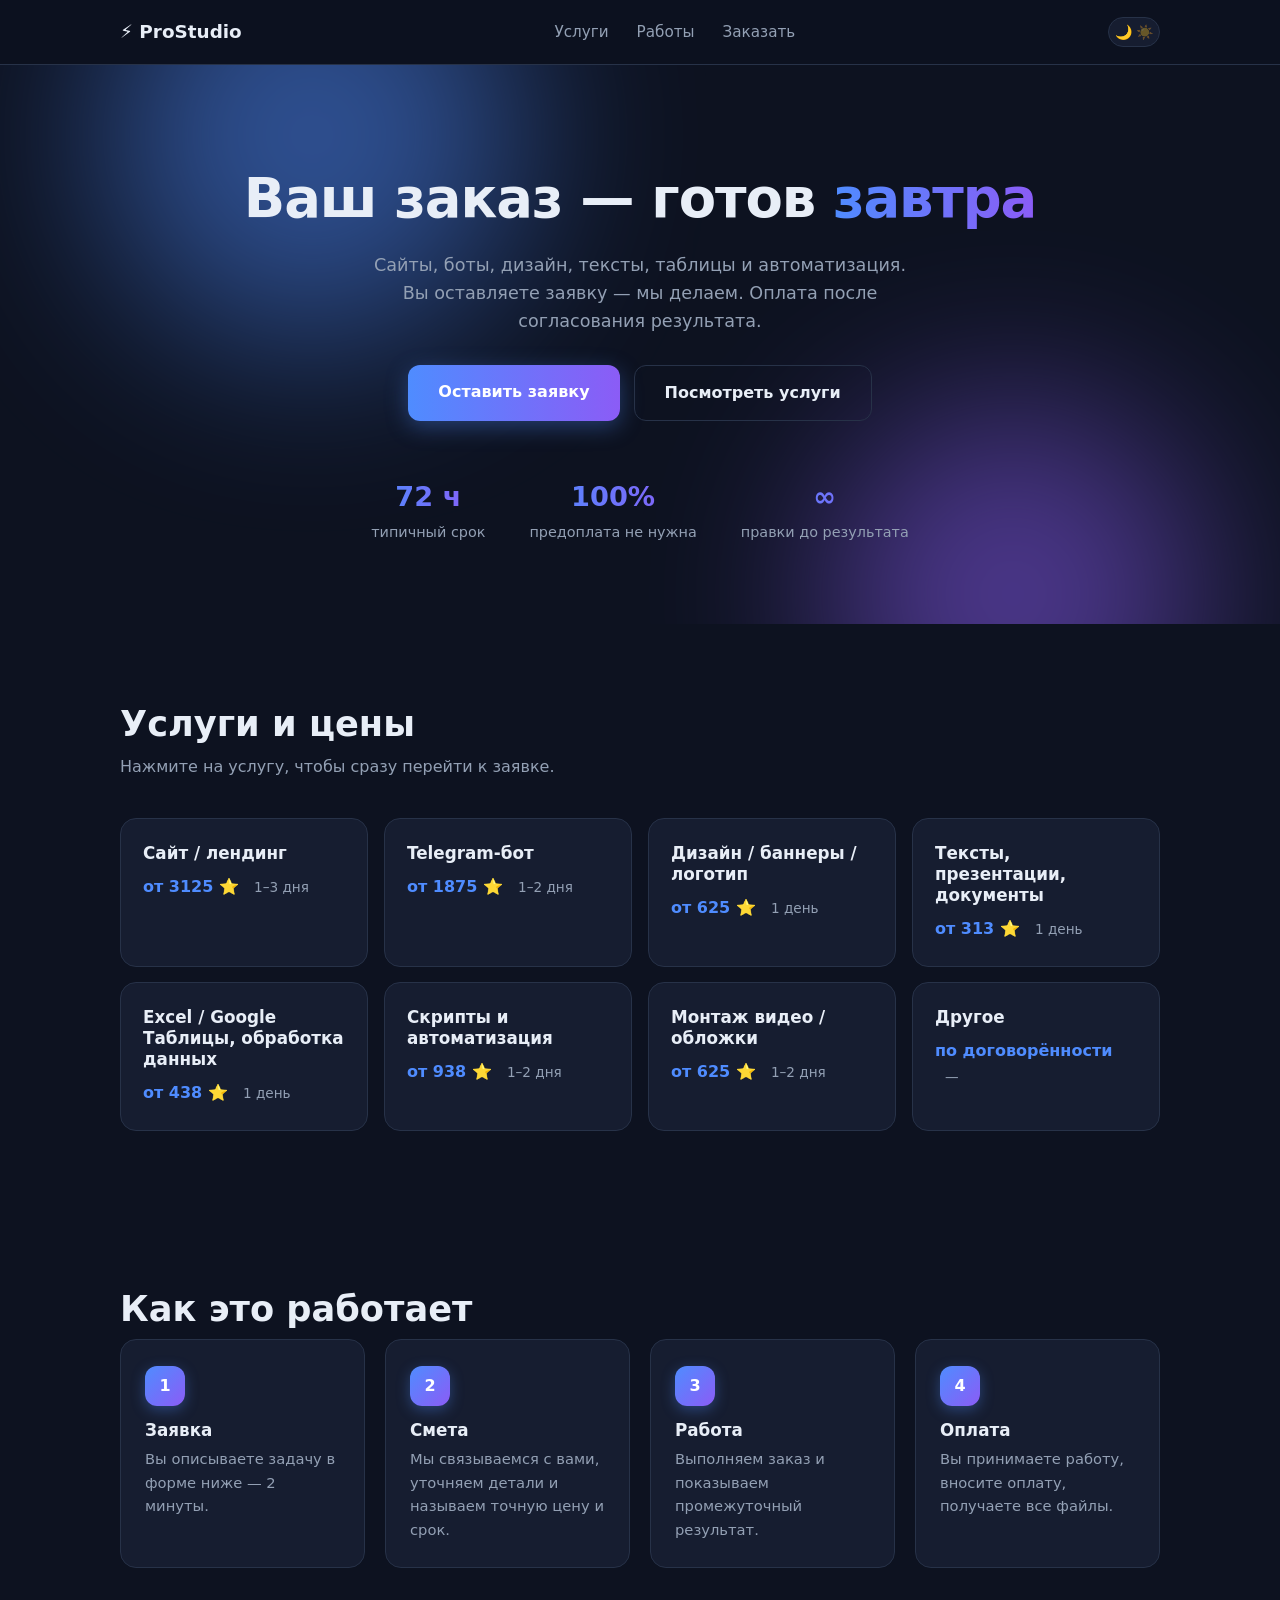
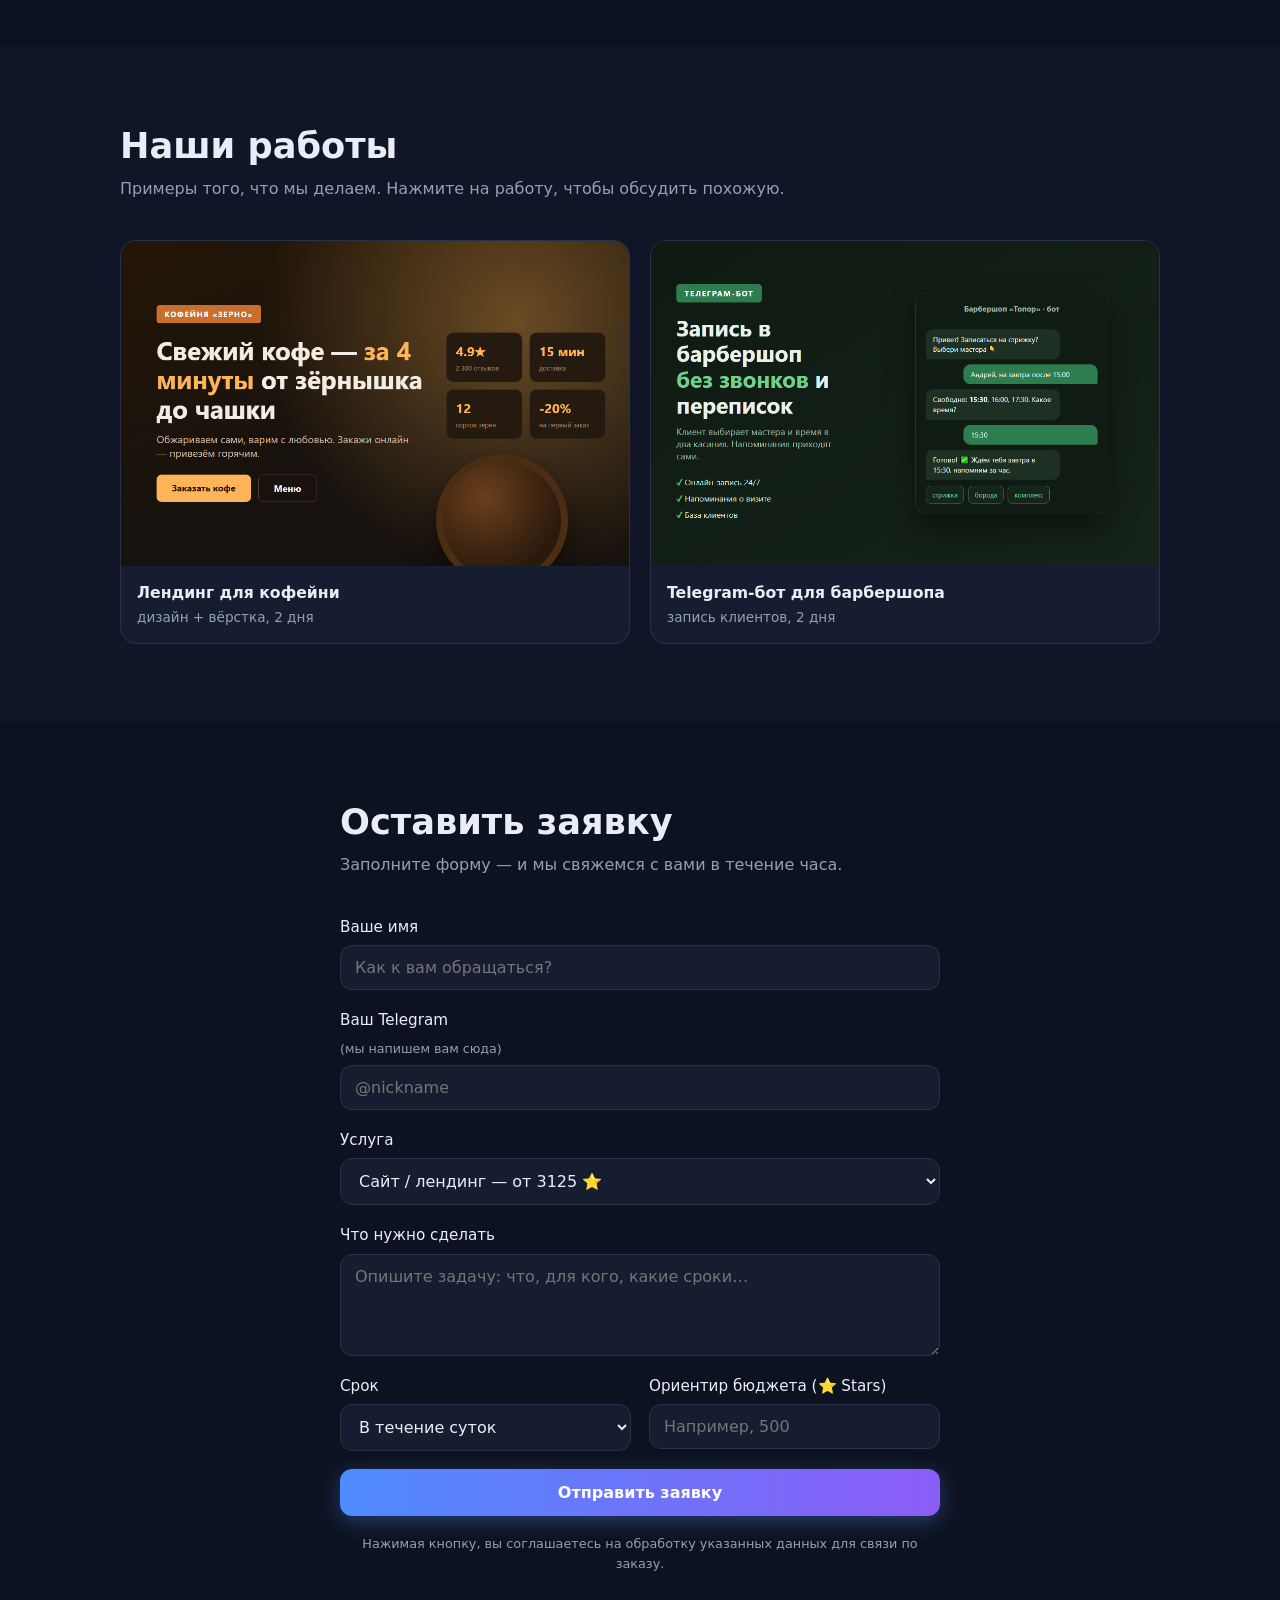
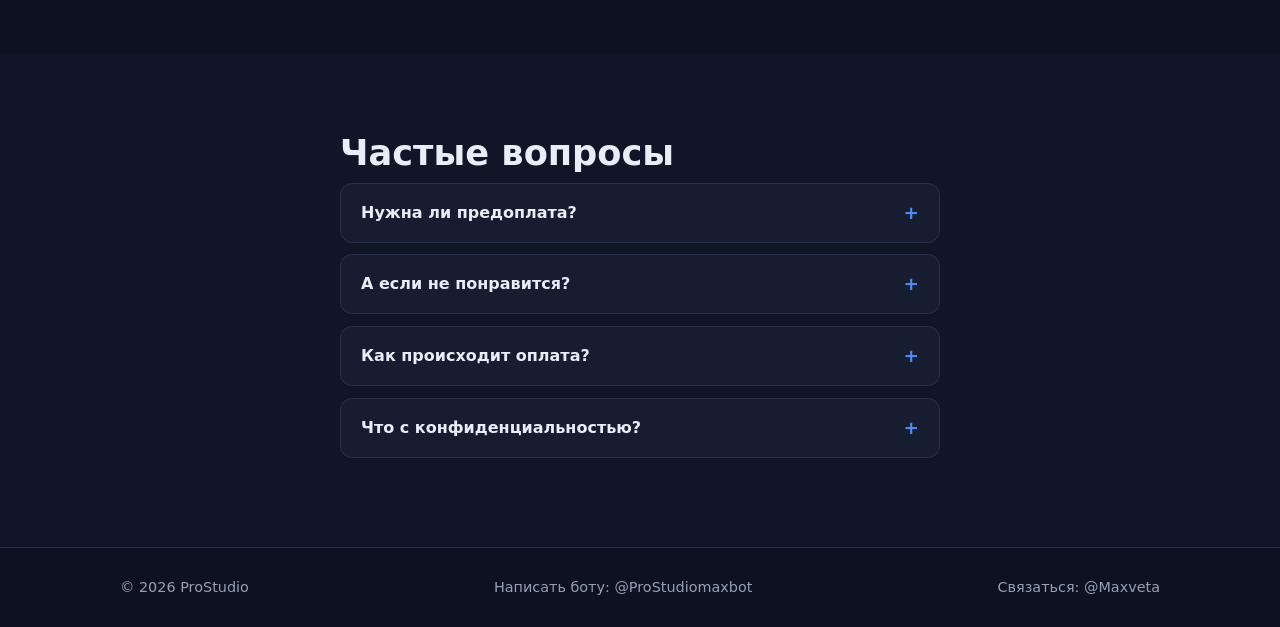
==== commit 5e19fdae: "v2: анимации, диаграммы, тёмная/светлая тема, PWA" ====
--- a/index.html
+++ b/index.html
@@ -14,6 +14,7 @@
     })();
   </script>
   <link rel="icon" type="image/svg+xml" href="favicon.svg">
+  <link rel="canonical" href="https://prostudio.dpdns.org/">
   <link rel="apple-touch-icon" href="icons/apple-touch-icon.png">
   <meta name="theme-color" content="#0d1220">
   <!-- PWA -->
@@ -26,6 +27,28 @@
   <meta property="og:url" content="https://maxivanov05052015-pixel.github.io/prostudio-site/">
   <meta name="twitter:card" content="summary_large_image">
   <link rel="stylesheet" href="css/styles.css">
+  <script type="application/ld+json">
+  {
+    "@context": "https://schema.org",
+    "@type": "ProfessionalService",
+    "name": "ProStudio",
+    "url": "https://prostudio.dpdns.org/",
+    "description": "Сайты, Telegram-боты, дизайн, тексты и автоматизация под ключ. Оплата после результата — звёздами Telegram.",
+    "image": "https://maxivanov05052015-pixel.github.io/prostudio-site/img/works-bot.png",
+    "priceRange": "313-3125 XTR",
+    "areaServed": "RU",
+    "sameAs": ["https://t.me/ProStudiomaxbot"],
+    "makesOffer": [
+      { "@type": "Offer", "itemOffered": { "@type": "Service", "name": "Сайт / лендинг" } },
+      { "@type": "Offer", "itemOffered": { "@type": "Service", "name": "Telegram-бот" } },
+      { "@type": "Offer", "itemOffered": { "@type": "Service", "name": "Дизайн / баннеры / логотип" } },
+      { "@type": "Offer", "itemOffered": { "@type": "Service", "name": "Тексты, презентации, документы" } },
+      { "@type": "Offer", "itemOffered": { "@type": "Service", "name": "Excel / Google Таблицы" } },
+      { "@type": "Offer", "itemOffered": { "@type": "Service", "name": "Скрипты и автоматизация" } },
+      { "@type": "Offer", "itemOffered": { "@type": "Service", "name": "Монтаж видео / обложки" } }
+    ]
+  }
+  </script>
 </head>
 <body>
 
--- a/css/styles.css
+++ b/css/styles.css
@@ -188,56 +188,6 @@
 .service__price { color: var(--accent); font-weight: 700; }
 .service__time { color: var(--muted); font-size: .85rem; margin-left: 10px; }
 
-/* ============ диаграмма-статистика ============ */
-.stats { display: grid; grid-template-columns: 1.2fr 1fr; gap: 20px; }
-.stats__card {
-  background: var(--card); border: 1px solid var(--border); border-radius: var(--radius-lg);
-  padding: 28px;
-}
-.stats__card h3 { margin-bottom: 22px; font-size: 1.1rem; }
-
-.chart-bars { display: flex; flex-direction: column; gap: 16px; }
-.bar { display: grid; grid-template-columns: 150px 1fr 44px; align-items: center; gap: 12px; font-size: .92rem; }
-.bar__name { color: var(--muted); white-space: nowrap; overflow: hidden; text-overflow: ellipsis; }
-.bar__track { height: 10px; border-radius: 999px; background: var(--bg); border: 1px solid var(--border); overflow: hidden; }
-.bar__fill {
-  height: 100%; width: 0; border-radius: 999px;
-  background: linear-gradient(90deg, var(--accent), var(--accent-2));
-  transition: width 1.1s cubic-bezier(.16, 1, .3, 1) var(--bar-delay, 0s);
-}
-.bar__val { font-weight: 600; color: var(--text); font-variant-numeric: tabular-nums; }
-
-.chart-donut { position: relative; display: flex; justify-content: center; }
-.chart-donut svg { width: 210px; height: 210px; transform: rotate(-90deg); }
-.donut__ring { fill: none; stroke: var(--bg); stroke-width: 22; }
-.donut__seg {
-  fill: none; stroke-width: 22; stroke-linecap: round;
-  stroke: var(--accent);
-  stroke-dasharray: 502;
-  stroke-dashoffset: 502;
-  transition: stroke-dashoffset 1.2s cubic-bezier(.16, 1, .3, 1), stroke .3s;
-}
-.chart-donut.is-visible .donut__seg { stroke-dashoffset: var(--donut-offset, 502); }
-.donut__center {
-  position: absolute; top: 50%; left: 50%; transform: translate(-50%, -50%);
-  text-align: center; pointer-events: none;
-}
-.donut__center b { display: block; font-size: 1.5rem; }
-.donut__center span { font-size: .8rem; color: var(--muted); }
-.donut__legend {
-  position: absolute; right: 0; top: 50%; transform: translateY(-50%);
-  display: flex; flex-direction: column; gap: 6px; font-size: .82rem; color: var(--muted);
-}
-.donut__legend div { display: flex; align-items: center; gap: 7px; cursor: default; transition: color var(--tr); }
-.donut__legend div:hover, .donut__legend div.is-active { color: var(--text); }
-.donut__legend i { width: 10px; height: 10px; border-radius: 3px; flex: 0 0 auto; }
-
-@media (max-width: 900px) {
-  .stats { grid-template-columns: 1fr; }
-  .donut__legend { position: static; transform: none; margin-top: 14px; align-items: center; }
-  .chart-donut { flex-direction: column; align-items: center; }
-}
-
 /* ============ шаги ============ */
 .steps { display: grid; grid-template-columns: repeat(auto-fit, minmax(200px, 1fr)); gap: 20px; }
 .step {
@@ -320,6 +270,4 @@
   .form__row { grid-template-columns: 1fr; }
   .hero { padding: 64px 0 54px; }
   .section { padding: 56px 0; }
-  .stats__card { padding: 20px; }
-  .bar { grid-template-columns: 110px 1fr 40px; font-size: .85rem; }
-}
+}
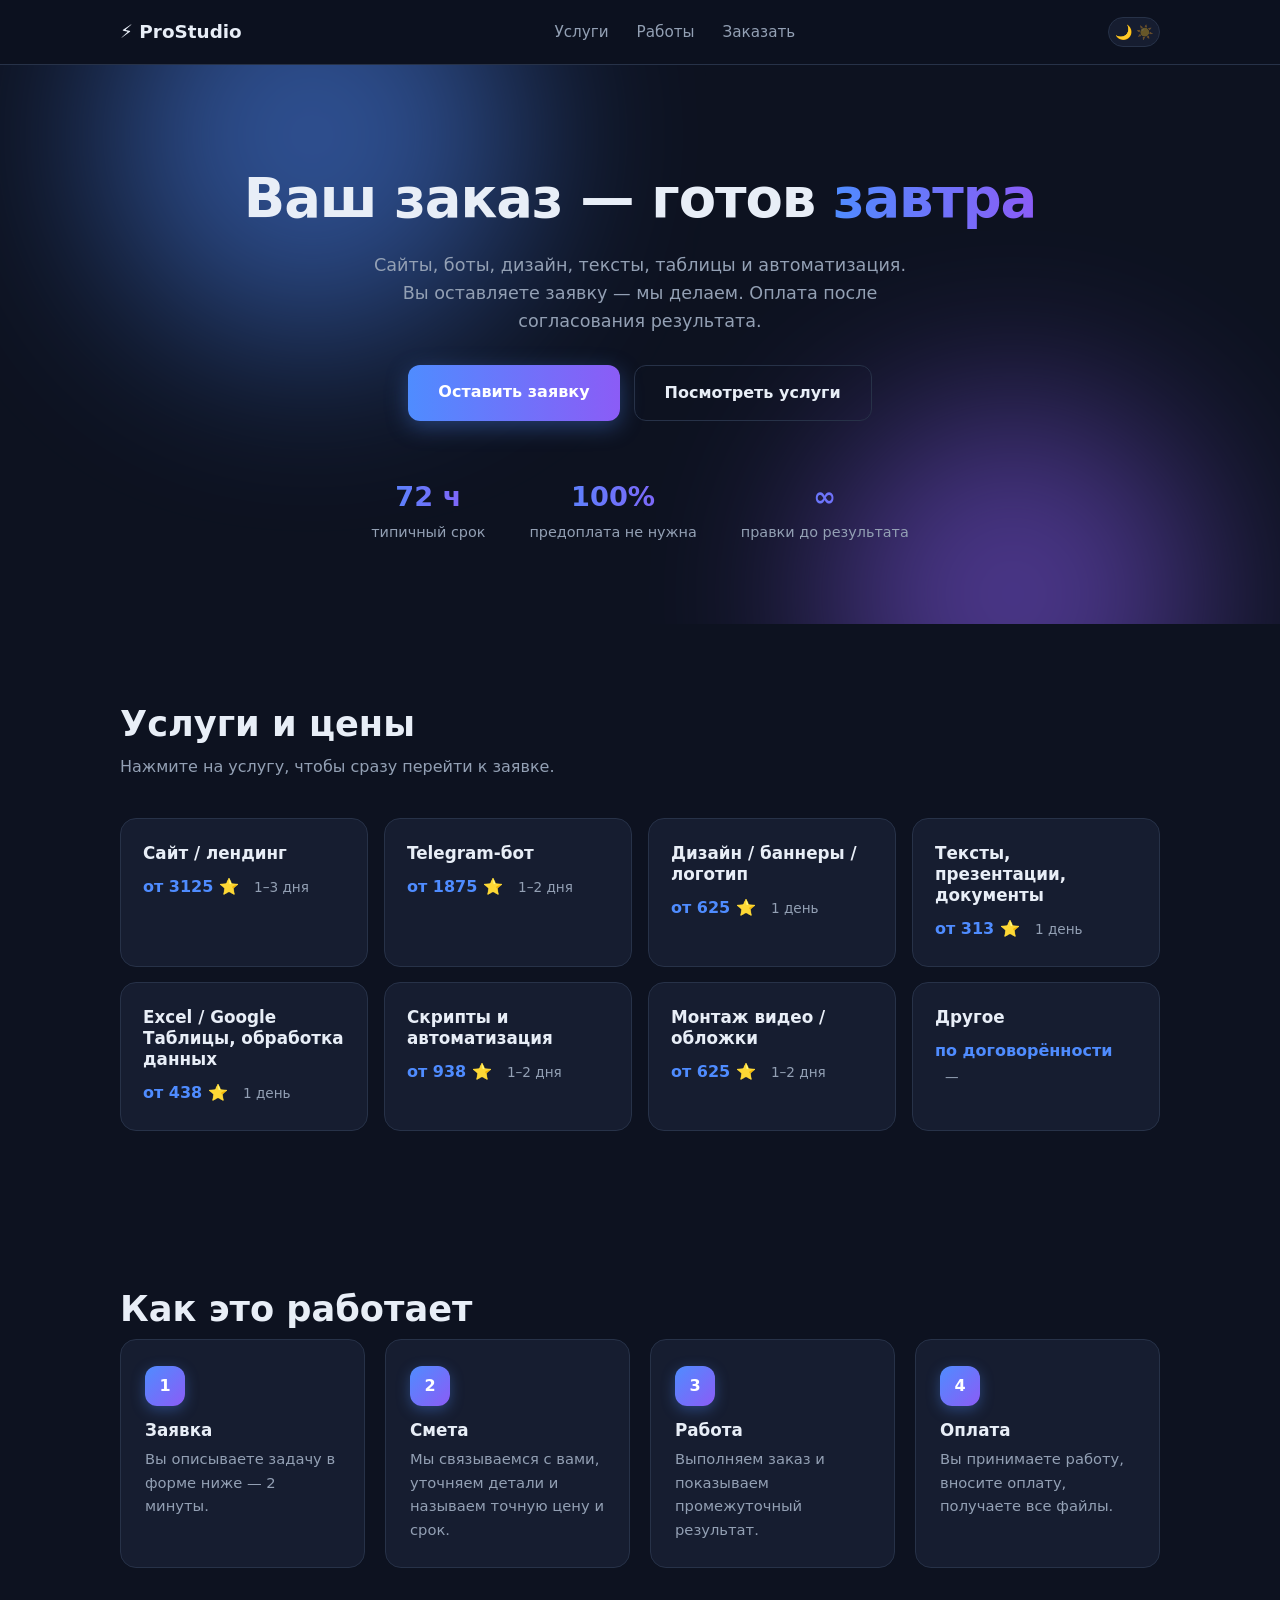
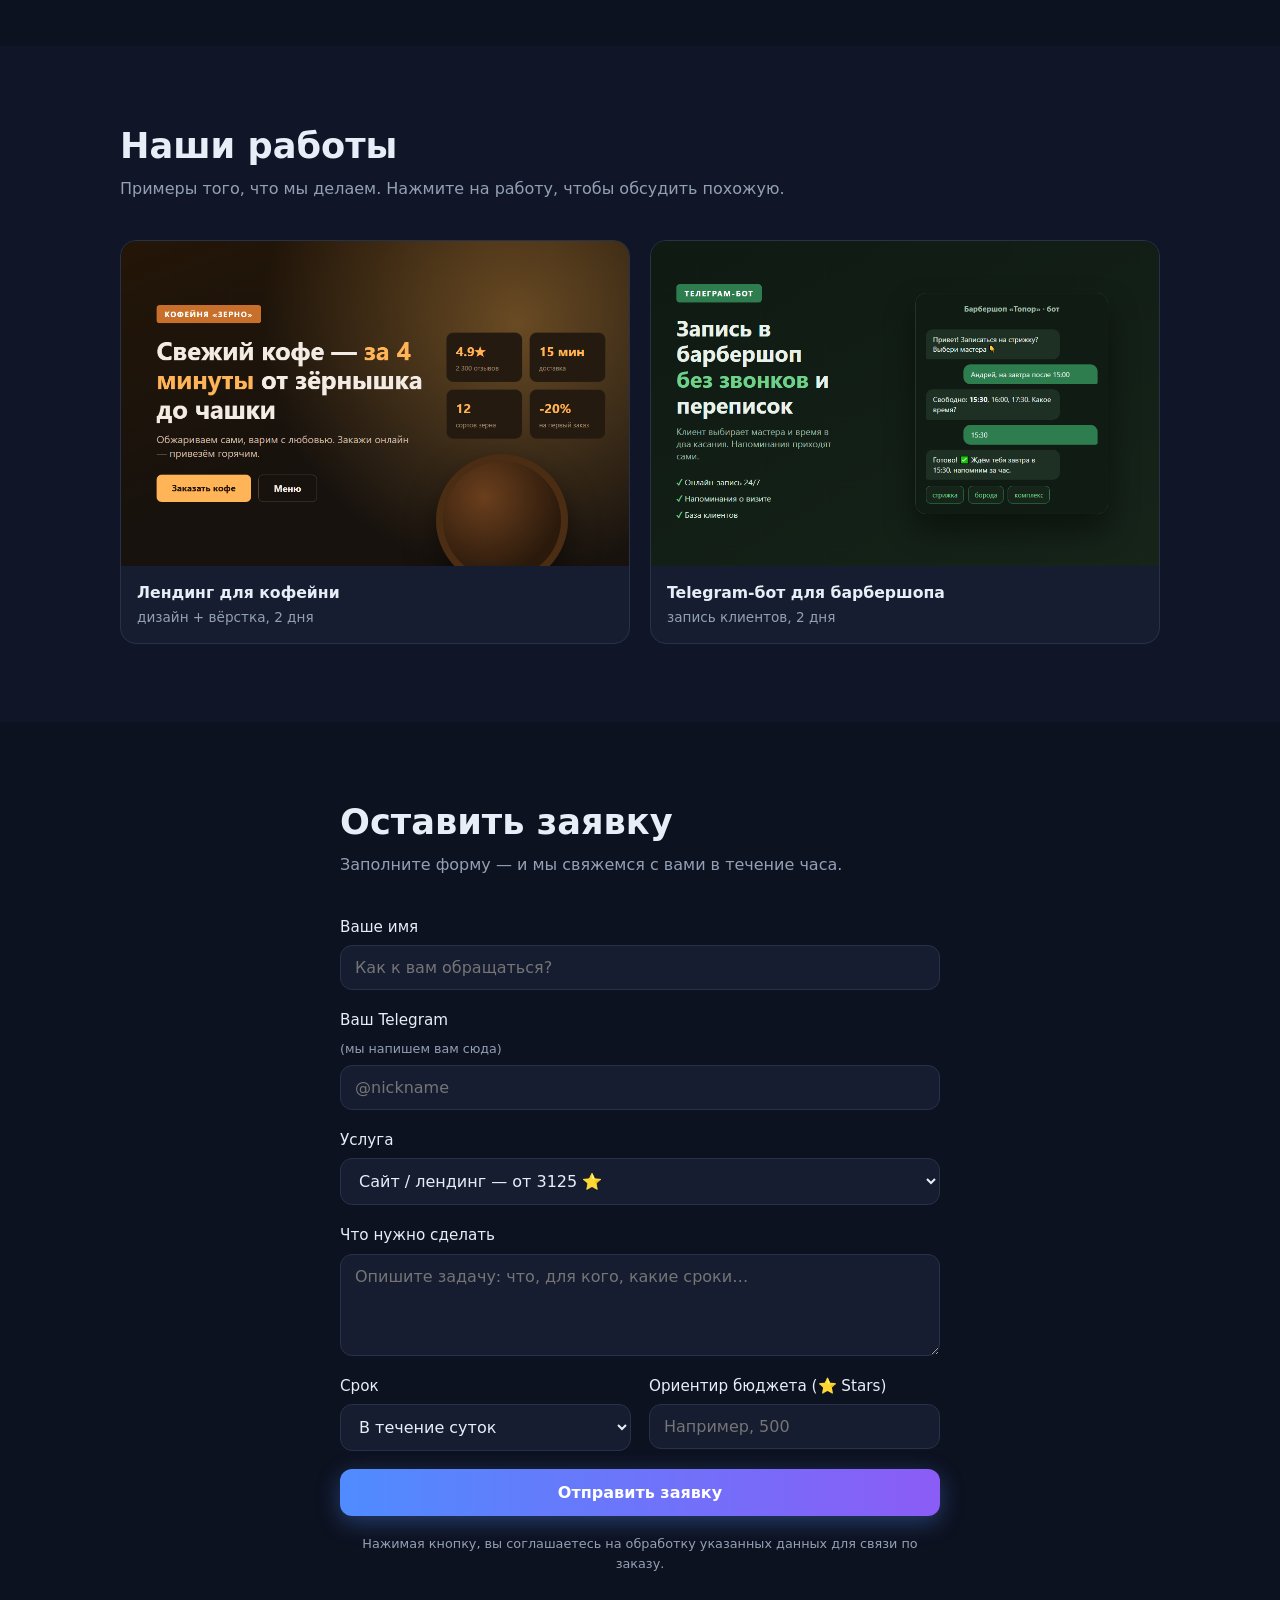
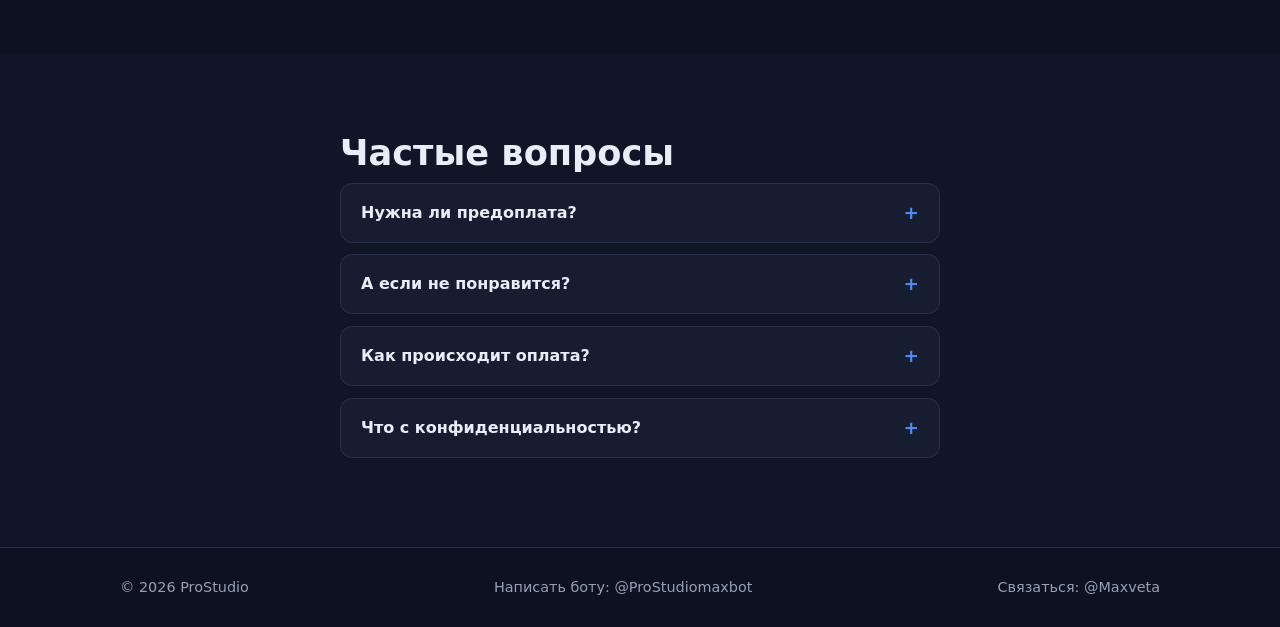
==== commit f642ae22: "seo: FAQPage schema, og tags on custom domain, sitemap lastmod" ====
--- a/index.html
+++ b/index.html
@@ -23,8 +23,8 @@
   <meta property="og:site_name" content="ProStudio">
   <meta property="og:title" content="ProStudio — сайты, боты, дизайн под ключ">
   <meta property="og:description" content="Сделаем за 1–3 дня. Оплата после того, как увидите результат. Прайс от 313 ⭐.">
-  <meta property="og:image" content="https://maxivanov05052015-pixel.github.io/prostudio-site/img/works-bot.png">
-  <meta property="og:url" content="https://maxivanov05052015-pixel.github.io/prostudio-site/">
+  <meta property="og:image" content="https://prostudio.dpdns.org/img/works-bot.png">
+  <meta property="og:url" content="https://prostudio.dpdns.org/">
   <meta name="twitter:card" content="summary_large_image">
   <link rel="stylesheet" href="css/styles.css">
   <script type="application/ld+json">
@@ -34,7 +34,7 @@
     "name": "ProStudio",
     "url": "https://prostudio.dpdns.org/",
     "description": "Сайты, Telegram-боты, дизайн, тексты и автоматизация под ключ. Оплата после результата — звёздами Telegram.",
-    "image": "https://maxivanov05052015-pixel.github.io/prostudio-site/img/works-bot.png",
+    "image": "https://prostudio.dpdns.org/img/works-bot.png",
     "priceRange": "313-3125 XTR",
     "areaServed": "RU",
     "sameAs": ["https://t.me/ProStudiomaxbot"],
@@ -49,6 +49,34 @@
     ]
   }
   </script>
+  <script type="application/ld+json">
+  {
+    "@context": "https://schema.org",
+    "@type": "FAQPage",
+    "mainEntity": [
+      {
+        "@type": "Question",
+        "name": "Нужна ли предоплата?",
+        "acceptedAnswer": { "@type": "Answer", "text": "Нет. Оплата только после того, как вы увидели результат и приняли его." }
+      },
+      {
+        "@type": "Question",
+        "name": "А если не понравится?",
+        "acceptedAnswer": { "@type": "Answer", "text": "Правки входят в цену. Работу сдаём только когда вас всё устраивает." }
+      },
+      {
+        "@type": "Question",
+        "name": "Как происходит оплата?",
+        "acceptedAnswer": { "@type": "Answer", "text": "Только звёздами Telegram (⭐ Stars) — прямо в боте @ProStudiomaxbot. Предоплата не нужна: сначала видишь результат, потом платишь звёздами. Цены указаны в звёздах Telegram ⭐ (1 ★ ≈ 1,6 ₽)." }
+      },
+      {
+        "@type": "Question",
+        "name": "Что с конфиденциальностью?",
+        "acceptedAnswer": { "@type": "Answer", "text": "Исходники и материалы полностью ваши. Можем подписать NDA." }
+      }
+    ]
+  }
+  </script>
 </head>
 <body>
 
